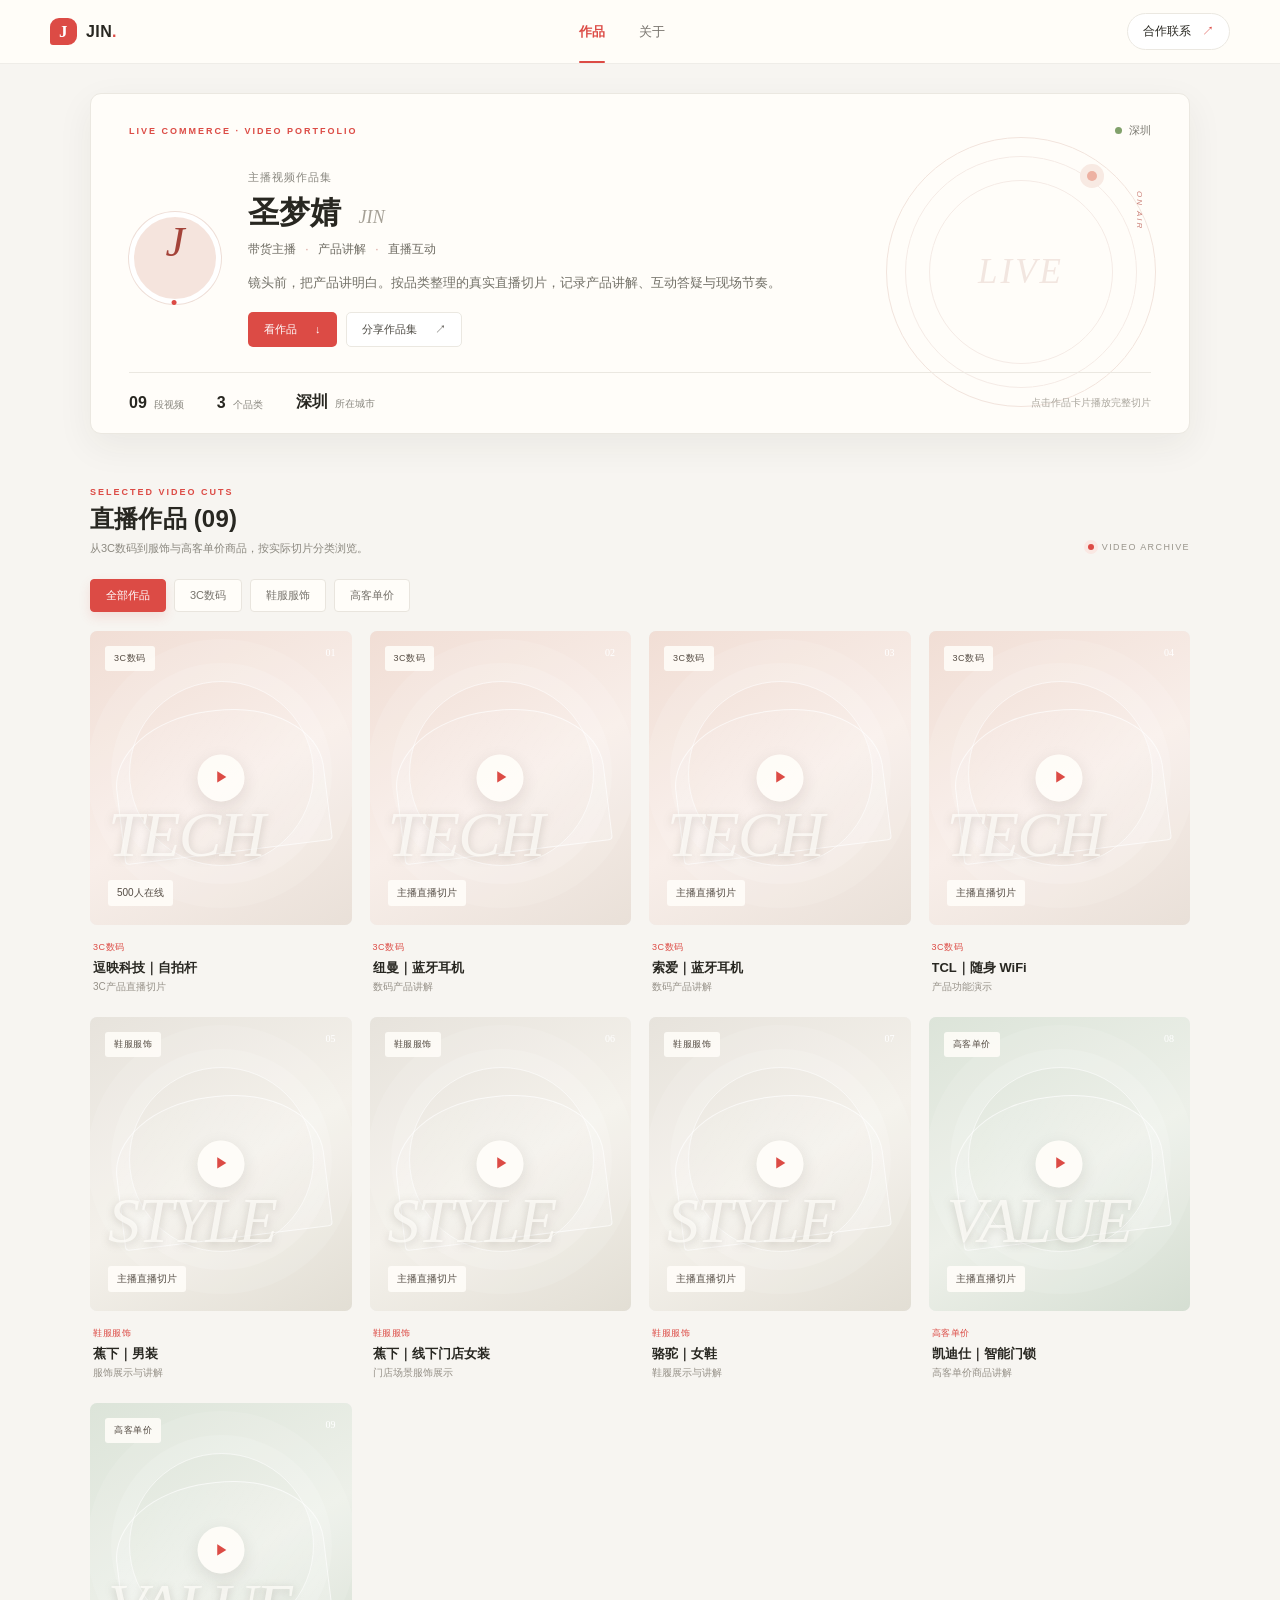
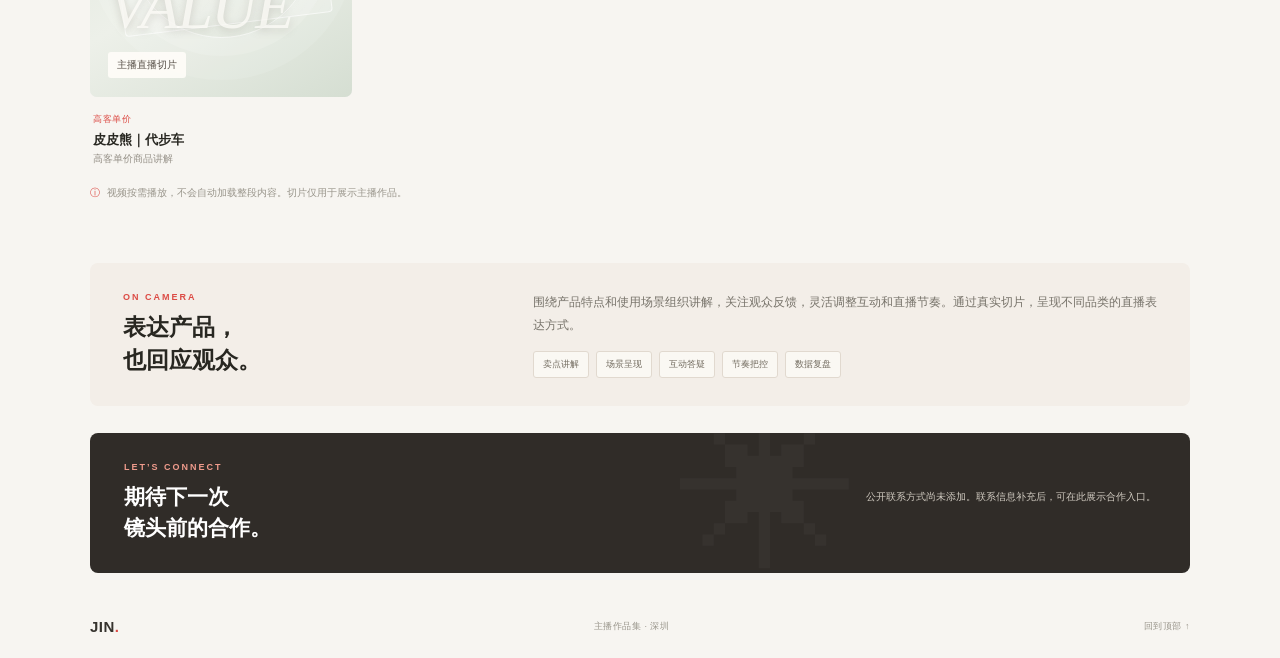
==== showcase.html @ 167bc9f2 "Add files via upload" ====
<!doctype html>
<html lang="zh-CN">
<head>
  <meta charset="UTF-8">
  <meta name="viewport" content="width=device-width,initial-scale=1">
  <meta name="theme-color" content="#fffdf9">
  <meta name="description" content="圣梦婧主播视频作品集，展示3C数码、鞋服服饰和高客单价商品直播切片。">
  <title>圣梦婧｜主播作品集</title>
  <link rel="stylesheet" href="./showcase.css">
</head>
<body>
  <header class="topbar" id="topbar">
    <div class="topbar-inner">
      <a class="logo" href="#" aria-label="JIN作品集首页"><span class="logo-mark">J</span><span>JIN<span class="logo-dot">.</span></span></a>
      <nav aria-label="主导航"><a class="nav-active" href="#works">作品</a><a href="#about">关于</a></nav>
      <a class="top-cta" href="#contact">合作联系 <span>↗</span></a>
    </div>
  </header>
  <main>
    <section class="profile-shell wrap" id="about">
      <div class="profile-card">
        <div class="profile-topline"><span class="eyebrow">LIVE COMMERCE · VIDEO PORTFOLIO</span><span class="location"><i></i>深圳</span></div>
        <div class="profile-main">
          <div class="avatar" aria-label="JIN文字头像">J<span>.</span></div>
          <div class="profile-copy">
            <p class="profile-kicker">主播视频作品集</p>
            <h1>圣梦婧 <span>JIN</span></h1>
            <p class="profile-role">带货主播 <b>·</b> 产品讲解 <b>·</b> 直播互动</p>
            <p class="profile-intro">镜头前，把产品讲明白。按品类整理的真实直播切片，记录产品讲解、互动答疑与现场节奏。</p>
            <div class="profile-actions"><a class="btn btn-red" href="#works">看作品 <span>↓</span></a><button class="btn btn-light" id="share-button" type="button">分享作品集 <span>↗</span></button></div>
          </div>
        </div>
        <div class="profile-stats" aria-label="作品集概况">
          <div><strong id="works-count">9</strong><span>段视频</span></div>
          <div><strong>3</strong><span>个品类</span></div>
          <div><strong>深圳</strong><span>所在城市</span></div>
          <div class="stats-note">点击作品卡片播放完整切片</div>
        </div>
        <div class="profile-decoration" aria-hidden="true"><span>LIVE</span><span>ON AIR</span><div class="deco-orbit"></div></div>
      </div>
    </section>

    <section class="works-section wrap" id="works">
      <div class="section-heading">
        <div><p class="eyebrow">SELECTED VIDEO CUTS</p><h2>直播作品 <span id="filtered-count"></span></h2><p class="section-sub">从3C数码到服饰与高客单价商品，按实际切片分类浏览。</p></div>
        <div class="view-label"><span class="live-dot"></span> VIDEO ARCHIVE</div>
      </div>
      <div class="filter-row" id="filters" role="group" aria-label="按商品品类筛选"></div>
      <div class="video-grid" id="video-grid"></div>
      <p class="privacy-note"><span>ⓘ</span> 视频按需播放，不会自动加载整段内容。切片仅用于展示主播作品。</p>
    </section>

    <section class="about-strip wrap">
      <div class="about-title"><p class="eyebrow">ON CAMERA</p><h2>表达产品，<br>也回应观众。</h2></div>
      <div class="about-detail"><p>围绕产品特点和使用场景组织讲解，关注观众反馈，灵活调整互动和直播节奏。通过真实切片，呈现不同品类的直播表达方式。</p><div class="skill-list"><span>卖点讲解</span><span>场景呈现</span><span>互动答疑</span><span>节奏把控</span><span>数据复盘</span></div></div>
    </section>

    <section class="contact-section wrap" id="contact">
      <div class="contact-card"><div><p class="eyebrow">LET’S CONNECT</p><h2>期待下一次<br>镜头前的合作。</h2></div><div class="contact-side"><p id="contact-note">公开联系方式尚未添加。联系信息补充后，可在此展示合作入口。</p><div id="contact-actions"></div></div><span class="contact-star" aria-hidden="true">✳</span></div>
    </section>
  </main>
  <footer class="wrap"><a class="footer-brand" href="#">JIN<span>.</span></a><span>主播作品集 · 深圳</span><a href="#topbar">回到顶部 ↑</a></footer>

  <dialog class="player-dialog" id="player-dialog" aria-labelledby="player-title">
    <div class="player-head"><div><p class="eyebrow">VIDEO CUT</p><h2 id="player-title">作品播放</h2></div><button class="close-button" id="close-player" type="button" aria-label="关闭">×</button></div>
    <div class="player-body" id="player-body"></div>
    <p class="player-caption" id="player-caption"></p>
    <p class="player-error" id="player-error" role="status">兼容提示：原始切片为 HEVC 编码，部分浏览器可能无法播放。公开分享前建议转为 H.264 MP4。</p>
  </dialog>

  <script src="./portfolio.config.js"></script>
  <script>
    (() => {
      const config = window.PORTFOLIO || {};
      const videos = Array.isArray(config.videos) ? config.videos : [];
      const grid = document.getElementById("video-grid");
      const filters = document.getElementById("filters");
      const dialog = document.getElementById("player-dialog");
      let activeUrl = "";
      const safeMediaPath = value => typeof value === "string" && value.startsWith("./") && !value.slice(2).includes("/") && !value.slice(2).includes("..") && value.toLowerCase().endsWith(".mp4") ? value : "";
      const make = (tag, cls, value) => {
        const node = document.createElement(tag);
        if (cls) node.className = cls;
        if (value !== undefined) node.textContent = value;
        return node;
      };
      const categories = ["全部作品", ...new Set(videos.map(item => item.category).filter(Boolean))];
      document.getElementById("works-count").textContent = String(videos.length).padStart(2, "0");

      function closePlayer() {
        const video = document.querySelector("#player-body video");
        if (video) { video.pause(); video.removeAttribute("src"); video.load(); }
        if (activeUrl.startsWith("blob:")) URL.revokeObjectURL(activeUrl);
        activeUrl = "";
        document.getElementById("player-body").replaceChildren();
      }

      function play(item) {
        closePlayer();
        document.getElementById("player-title").textContent = item.title;
        document.getElementById("player-caption").textContent = `${item.category} · ${item.subtitle || "主播直播切片"}`;
        const source = safeMediaPath(item.src);
        if (!source) return;
        const video = document.createElement("video");
        video.src = source;
        video.controls = true;
        video.playsInline = true;
        video.preload = "metadata";
        video.setAttribute("aria-label", item.title);
        const body = document.getElementById("player-body");
        body.replaceChildren(video);
        dialog.showModal();
        const attempt = video.play();
        if (attempt && typeof attempt.catch === "function") attempt.catch(() => {});
      }

      function render(selected = "全部作品") {
        const visible = videos.filter(item => selected === "全部作品" || item.category === selected);
        grid.replaceChildren();
        document.getElementById("filtered-count").textContent = `(${String(visible.length).padStart(2, "0")})`;
        visible.forEach((item, index) => {
          const article = make("article", `video-card tone-${item.category === "3C数码" ? "tech" : item.category === "鞋服服饰" ? "fashion" : "value"}`);
          const button = make("button", "video-cover");
          button.type = "button";
          button.setAttribute("aria-label", `播放：${item.title}`);
          const poster = make("span", "cover-art");
          poster.append(make("span", "cover-label", item.category), make("span", "cover-index", String(index + 1).padStart(2, "0")));
          poster.append(make("span", "cover-word", item.category === "3C数码" ? "TECH" : item.category === "鞋服服饰" ? "STYLE" : "VALUE"));
          poster.append(make("span", "cover-sub", item.cue || "主播直播切片"));
          button.append(poster, make("span", "play-button", "▶"), make("span", "watch-label", "播放切片 ↗"));
          button.addEventListener("click", () => play(item));
          const info = make("div", "card-info");
          const category = make("span", "card-category", item.category);
          const title = make("h3", "", item.title);
          const subtitle = make("p", "card-subtitle", item.subtitle || "主播直播切片");
          info.append(category, title, subtitle);
          article.append(button, info);
          grid.append(article);
        });
      }

      categories.forEach((category, index) => {
        const button = make("button", `filter-chip${index === 0 ? " active" : ""}`, category);
        button.type = "button";
        button.setAttribute("aria-pressed", index === 0 ? "true" : "false");
        button.addEventListener("click", () => {
          filters.querySelectorAll("button").forEach(item => {
            const isActive = item === button;
            item.classList.toggle("active", isActive);
            item.setAttribute("aria-pressed", isActive ? "true" : "false");
          });
          render(category);
        });
        filters.append(button);
      });

      document.getElementById("close-player").addEventListener("click", () => dialog.close());
      dialog.addEventListener("close", closePlayer);
      dialog.addEventListener("click", event => {
        if (event.target === dialog) {
          const rect = dialog.getBoundingClientRect();
          if (event.clientX < rect.left || event.clientX > rect.right || event.clientY < rect.top || event.clientY > rect.bottom) dialog.close();
        }
      });

      const share = document.getElementById("share-button");
      share.addEventListener("click", async () => {
        const data = { title: document.title, text: "圣梦婧主播视频作品集", url: location.href };
        try {
          if (navigator.share) await navigator.share(data);
          else if (navigator.clipboard) { await navigator.clipboard.writeText(location.href); share.textContent = "链接已复制 ✓"; setTimeout(() => share.innerHTML = "分享作品集 <span>↗</span>", 2200); }
          else share.textContent = "请复制浏览器地址分享";
        } catch {}
      });

      if (config.email && /^[^\s@]+@[^\s@]+\.[^\s@]+$/.test(config.email)) {
        const link = make("a", "contact-link", "发送邮件 ↗");
        link.href = `mailto:${encodeURIComponent(config.email)}`;
        document.getElementById("contact-actions").append(link);
        document.getElementById("contact-note").textContent = "欢迎联系主播岗位及直播合作。";
      }
      render();
    })();
  </script>
</body>
</html>
---- showcase.css ----
:root{
  --paper:#fffdf9;--canvas:#f7f5f1;--ink:#282721;--muted:#89877f;--line:#ebe8e1;
  --red:#dc4b45;--red-dark:#bd3936;--pink:#fff0ec;--green:#6c8061;--shadow:0 12px 36px #352b2110;
}
*{box-sizing:border-box}
html{scroll-behavior:smooth;scroll-padding-top:82px}
body{margin:0;background:var(--canvas);color:var(--ink);font-family:Inter,-apple-system,BlinkMacSystemFont,"PingFang SC","Microsoft YaHei",sans-serif}
a{color:inherit;text-decoration:none}
button{font:inherit;cursor:pointer}
button:focus-visible,a:focus-visible{outline:3px solid #e8a29a;outline-offset:3px}
.wrap{width:min(1100px,calc(100% - 48px));margin:0 auto}
.topbar{height:64px;position:sticky;top:0;z-index:5;background:#fffdf9ed;border-bottom:1px solid #efede8;backdrop-filter:blur(14px)}
.topbar-inner{width:min(1180px,calc(100% - 48px));height:100%;margin:auto;display:flex;align-items:center;justify-content:space-between}
.logo{display:flex;align-items:center;gap:9px;font-weight:800;letter-spacing:.4px;font-size:16px}
.logo-mark{width:27px;height:27px;background:var(--red);color:white;border-radius:9px 9px 9px 3px;display:grid;place-items:center;font-family:Georgia,serif;font-size:17px}
.logo-dot,.footer-brand span{color:var(--red)}
nav{display:flex;align-items:center;gap:34px;height:100%;font-size:13px;color:#77736c}
nav a{height:100%;display:flex;align-items:center;position:relative}
nav .nav-active{color:var(--red);font-weight:650}
nav .nav-active:after{content:"";position:absolute;bottom:0;left:0;right:0;height:2px;background:var(--red);border-radius:4px}
.top-cta{font-size:12px;border:1px solid var(--line);border-radius:30px;padding:9px 15px;background:white}.top-cta span{color:var(--red);margin-left:8px}
.profile-shell{padding-top:29px}
.profile-card{position:relative;overflow:hidden;border:1px solid var(--line);background:var(--paper);border-radius:11px;box-shadow:var(--shadow);padding:29px 38px 0}
.profile-topline{display:flex;justify-content:space-between;align-items:center;position:relative;z-index:1}
.eyebrow{margin:0;color:var(--red);font-size:9px;font-weight:750;letter-spacing:2px}
.location{display:flex;align-items:center;gap:7px;color:#79776f;font-size:11px}
.location i,.live-dot{width:7px;height:7px;border-radius:50%;background:#81a16b;display:inline-block}
.profile-main{display:flex;align-items:center;gap:27px;padding:32px 0 25px;position:relative;z-index:1}
.avatar{height:92px;width:92px;flex:0 0 92px;border-radius:50%;display:grid;place-items:center;background:#f5e4dd;border:5px solid white;box-shadow:0 0 0 1px #eeded7;color:#a44339;font-family:Georgia,serif;font-size:43px;font-style:italic}
.avatar span{color:var(--red)}
.profile-copy{max-width:620px}
.profile-kicker{margin:0 0 7px;font-size:11px;color:var(--muted);letter-spacing:1px}
.profile-copy h1{font-size:31px;letter-spacing:.2px;margin:0 0 7px;font-weight:700}
.profile-copy h1 span{font-family:Georgia,serif;font-size:18px;color:#a5a096;font-weight:400;font-style:italic;margin-left:8px}
.profile-role{margin:0;font-size:12px;color:#6f6c63}.profile-role b{color:#d9a09a;margin:0 6px;font-weight:400}
.profile-intro{max-width:580px;color:#737168;font-size:13px;line-height:1.9;margin:13px 0 16px}
.profile-actions{display:flex;gap:9px}
.btn{height:35px;border:1px solid transparent;border-radius:5px;padding:0 15px;display:inline-flex;align-items:center;gap:18px;font-size:11px}
.btn-red{background:var(--red);color:white}.btn-red:hover{background:var(--red-dark)}
.btn-light{background:white;border-color:var(--line);color:#4f4c45}.btn-light:hover{border-color:#d5aaa5}
.profile-stats{height:61px;position:relative;z-index:1;border-top:1px solid var(--line);display:flex;align-items:center;gap:33px}
.profile-stats>div:not(.stats-note){display:flex;align-items:baseline;gap:7px}
.profile-stats strong{font-size:16px;font-weight:700}.profile-stats span{font-size:10px;color:var(--muted)}
.stats-note{margin-left:auto;font-size:10px;color:#aaa69d}
.profile-decoration{position:absolute;width:270px;height:270px;border:1px solid #f2e4dd;border-radius:50%;right:33px;top:43px;display:grid;place-items:center;color:#f2e6e0;font-size:35px;font-family:Georgia,serif;font-style:italic;letter-spacing:3px}
.profile-decoration:before,.profile-decoration:after{content:"";position:absolute;border:1px solid #f5ebe6;border-radius:50%}
.profile-decoration:before{inset:18px}.profile-decoration:after{inset:42px}
.profile-decoration span:last-of-type{position:absolute;right:11px;top:53px;font-family:Inter,sans-serif;font-size:8px;letter-spacing:2px;writing-mode:vertical-rl;color:#cb8179}
.deco-orbit{position:absolute;top:33px;right:58px;width:10px;height:10px;border-radius:50%;background:#edb1a2;box-shadow:0 0 0 7px #f8eae3}
.works-section{padding-top:53px}
.section-heading{display:flex;justify-content:space-between;align-items:end;gap:20px}
.section-heading h2{font-size:24px;letter-spacing:.2px;margin:6px 0}
.section-sub{font-size:11px;color:#8c8980;margin:0}
.view-label{font-size:9px;letter-spacing:1.4px;color:#99958c;display:flex;align-items:center;gap:8px;margin-bottom:4px}
.live-dot{width:6px;height:6px;background:var(--red);box-shadow:0 0 0 4px #fae8e3}
.filter-row{display:flex;gap:8px;margin:23px 0 19px;flex-wrap:wrap}
.filter-chip{border:1px solid #e9e5de;background:var(--paper);color:#77736c;border-radius:4px;padding:8px 15px;font-size:11px;transition:.18s}
.filter-chip:hover{border-color:#e9aaa0;color:var(--red)}
.filter-chip.active{background:var(--red);border-color:var(--red);color:white;box-shadow:0 5px 12px #dc4b4524}
.video-grid{display:grid;grid-template-columns:repeat(3,minmax(0,1fr));gap:23px 18px}
.video-card{min-width:0}
.video-cover{width:100%;aspect-ratio:4/4.5;position:relative;padding:0;overflow:hidden;border:0;border-radius:7px;background:#eee;display:block;text-align:left}
.cover-art{position:absolute;inset:0;display:block;overflow:hidden;transition:transform .35s ease}
.tone-tech .cover-art{background:linear-gradient(150deg,#f1ded5,#f8eee9 53%,#e9e0d8)}
.tone-fashion .cover-art{background:linear-gradient(150deg,#e7e3dc,#f4f1eb 52%,#e2ded4)}
.tone-value .cover-art{background:linear-gradient(150deg,#dce4d9,#edf0e9 54%,#d5ded2)}
.cover-art:before{content:"";position:absolute;width:70%;aspect-ratio:1;border:1px solid #ffffffa8;border-radius:50%;top:17%;left:15%;box-shadow:0 0 0 18px #ffffff22,0 0 0 42px #ffffff1a}
.cover-art:after{content:"";position:absolute;left:10%;right:10%;top:27%;height:48%;border:1px solid #ffffffa3;border-radius:48% 48% 4px 4px;transform:rotate(-7deg);background:linear-gradient(130deg,#ffffff14,#ffffff35)}
.cover-label,.cover-index,.cover-word,.cover-sub{position:absolute;z-index:1}
.cover-label{top:15px;left:15px;color:#544b42;background:#fffdf9df;border-radius:3px;padding:6px 9px;font-size:9px;letter-spacing:.5px}
.cover-index{top:16px;right:16px;font-size:10px;color:#fff;font-family:Georgia,serif}
.cover-word{left:18px;bottom:53px;font-family:Georgia,"Times New Roman",serif;font-size:clamp(34px,5vw,64px);font-style:italic;letter-spacing:-2px;color:#fffdf9b8;text-shadow:0 2px 9px #756b6044}
.cover-sub{bottom:19px;left:18px;font-size:10px;color:#554d45;background:#fffdf9e8;padding:6px 9px;border-radius:3px}
.play-button{position:absolute;z-index:2;left:50%;top:50%;transform:translate(-50%,-50%);height:47px;width:47px;display:grid;place-items:center;border-radius:50%;padding-left:3px;color:var(--red);background:#fffdf9ed;box-shadow:0 6px 18px #2f241d1c;font-size:14px;transition:transform .2s}
.watch-label{position:absolute;z-index:2;right:13px;bottom:17px;background:#2e2c29a8;color:white;border-radius:20px;padding:7px 10px;font-size:9px;opacity:0;transition:opacity .2s}
.video-cover:hover .cover-art{transform:scale(1.035)}.video-cover:hover .watch-label{opacity:1}.video-cover:hover .play-button{transform:translate(-50%,-50%) scale(1.08)}
.card-info{padding:11px 3px 0}
.card-category{font-size:9px;color:var(--red);letter-spacing:.5px}
.card-info h3{font-size:13px;margin:5px 0 3px;font-weight:650;white-space:nowrap;overflow:hidden;text-overflow:ellipsis}
.card-subtitle{font-size:10px;color:#969188;margin:0}
.privacy-note{font-size:10px;color:#99958b;margin:20px 0 0;display:flex;align-items:center;gap:7px}.privacy-note span{color:var(--red)}
.about-strip{margin-top:63px;padding:28px 33px;border-radius:8px;background:#f3eee8;display:grid;grid-template-columns:.75fr 1.25fr;gap:35px;align-items:center}
.about-title h2{font-size:23px;line-height:1.45;margin:9px 0 0}
.about-detail p{font-size:12px;line-height:1.9;color:#77736a;margin:0 0 14px}
.skill-list{display:flex;gap:7px;flex-wrap:wrap}
.skill-list span{font-size:9px;padding:6px 9px;border:1px solid #e1d9cf;border-radius:3px;color:#736c60;background:#faf8f3}
.contact-section{padding-top:27px;padding-bottom:45px}
.contact-card{position:relative;overflow:hidden;background:#302c28;color:white;padding:29px 34px;border-radius:8px;display:flex;justify-content:space-between;align-items:center;gap:25px}
.contact-card .eyebrow{color:#ef9b8c}.contact-card h2{font-size:21px;line-height:1.5;margin:9px 0 0}
.contact-side{max-width:290px;position:relative;z-index:1}
.contact-side p{font-size:10px;line-height:1.8;color:#d1cbc1;margin:0 0 12px}
.contact-link{display:inline-block;color:#fff;background:var(--red);padding:9px 14px;border-radius:4px;font-size:10px}
.contact-star{position:absolute;right:30%;top:-42px;font-size:180px;color:#ffffff08}
footer{padding:0 0 23px;display:flex;align-items:center;justify-content:space-between;color:#99958b;font-size:9px;letter-spacing:.5px}
.footer-brand{font-size:15px;font-weight:800;color:#36332e}
.player-dialog{width:min(700px,94vw);max-height:92dvh;border:1px solid #eae5dc;border-radius:9px;padding:0;background:#fffdf9;color:var(--ink);box-shadow:0 24px 90px #15120e55}
.player-dialog::backdrop{background:#211c17b8;backdrop-filter:blur(4px)}
.player-head{padding:17px 20px 13px;display:flex;align-items:center;justify-content:space-between;border-bottom:1px solid var(--line)}
.player-head h2{font-size:14px;margin:4px 0 0}
.close-button{border:1px solid var(--line);background:white;border-radius:50%;width:32px;height:32px;font-size:20px;color:#6f6a61}
.player-body{padding:14px 18px 0;text-align:center}
.player-body video{display:block;max-width:100%;width:auto;height:min(66dvh,680px);margin:0 auto;background:#191714;border-radius:4px}
.player-caption{font-size:10px;color:#807b72;padding:0 20px 16px;margin:9px 0 0}
.player-error{margin:0 18px 17px;padding:10px 12px;border-radius:4px;background:#fff1ed;color:#a33d36;font-size:10px;line-height:1.7}
@media(min-width:1200px){.video-grid{grid-template-columns:repeat(4,minmax(0,1fr))}}
@media(max-width:720px){
  .wrap{width:calc(100% - 32px)}.topbar-inner{width:calc(100% - 32px)}
  .profile-card{padding:21px 20px 0}.profile-decoration{right:-75px;top:72px;opacity:.55}
  .profile-main{gap:17px;padding:24px 0 21px}.avatar{width:70px;height:70px;flex-basis:70px;font-size:33px}
  .profile-copy h1{font-size:24px}.profile-intro{font-size:11px;max-width:440px}.profile-role{font-size:10px}
  .profile-stats{gap:17px}.stats-note{font-size:9px;max-width:100px;text-align:right}
  .video-grid{grid-template-columns:repeat(2,minmax(0,1fr));gap:19px 13px}
  .video-cover{aspect-ratio:4/4.9}.cover-label{top:10px;left:9px;font-size:8px;padding:5px 7px}
  .cover-index{top:10px;right:10px}.cover-word{font-size:clamp(32px,9vw,52px);left:12px;bottom:46px}
  .cover-sub{left:10px;bottom:12px;font-size:8px}.play-button{height:40px;width:40px}
  .section-heading h2{font-size:21px}.section-sub{max-width:280px;line-height:1.7}
  .about-strip{grid-template-columns:1fr;gap:14px;padding:22px;margin-top:48px}
}
@media(max-width:430px){
  nav{gap:20px;font-size:11px}.top-cta{font-size:10px;padding:8px 11px}
  .profile-main{align-items:flex-start}.profile-topline .eyebrow{font-size:8px;letter-spacing:1.3px}
  .profile-stats{gap:11px}.profile-stats strong{font-size:14px}.profile-stats span{font-size:9px}
  .stats-note{max-width:78px;font-size:8px}.section-heading{align-items:start}.view-label{font-size:0}
  .video-grid{gap:16px 10px}.card-info h3{font-size:12px}.contact-card{padding:22px;align-items:flex-start;flex-direction:column;gap:16px}.contact-side{max-width:none}
  .player-body video{height:auto;max-height:68dvh;width:100%}
}
@media(prefers-reduced-motion:reduce){html{scroll-behavior:auto}*,*:before,*:after{transition:none!important}}
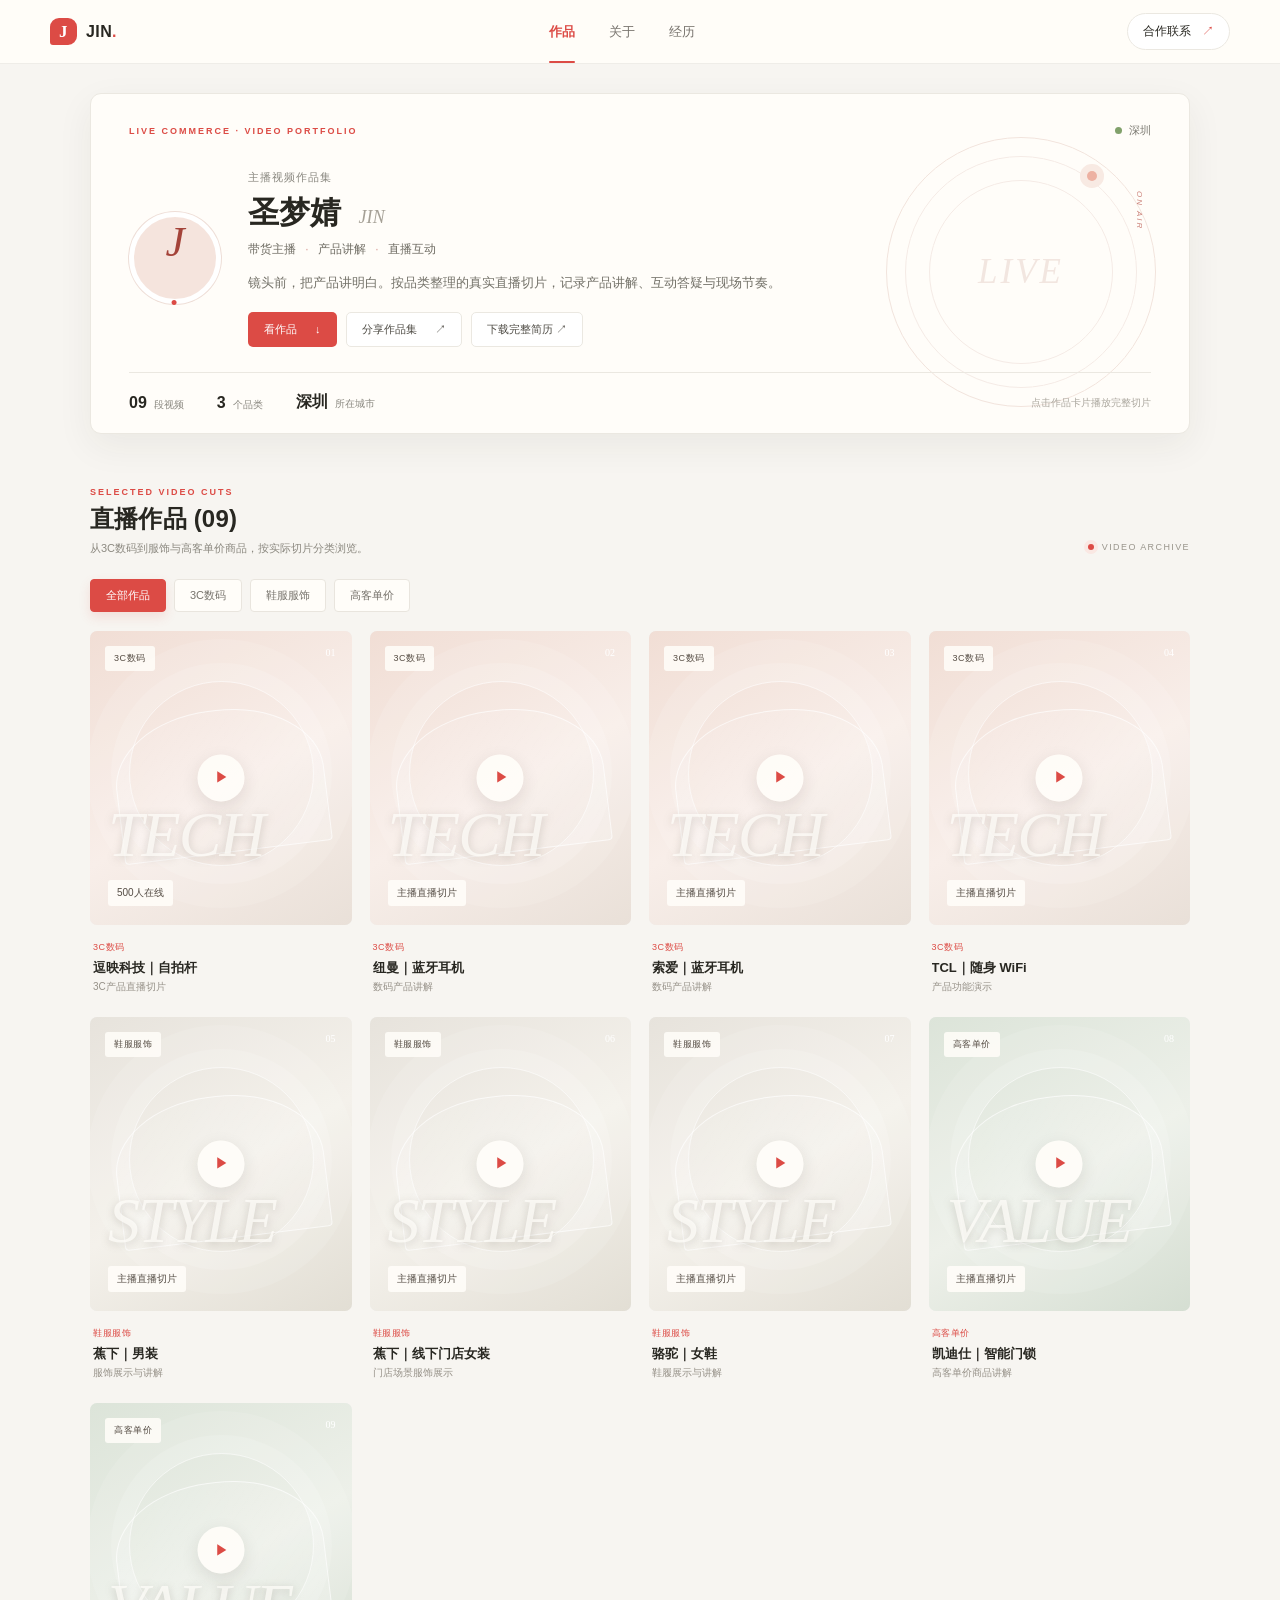
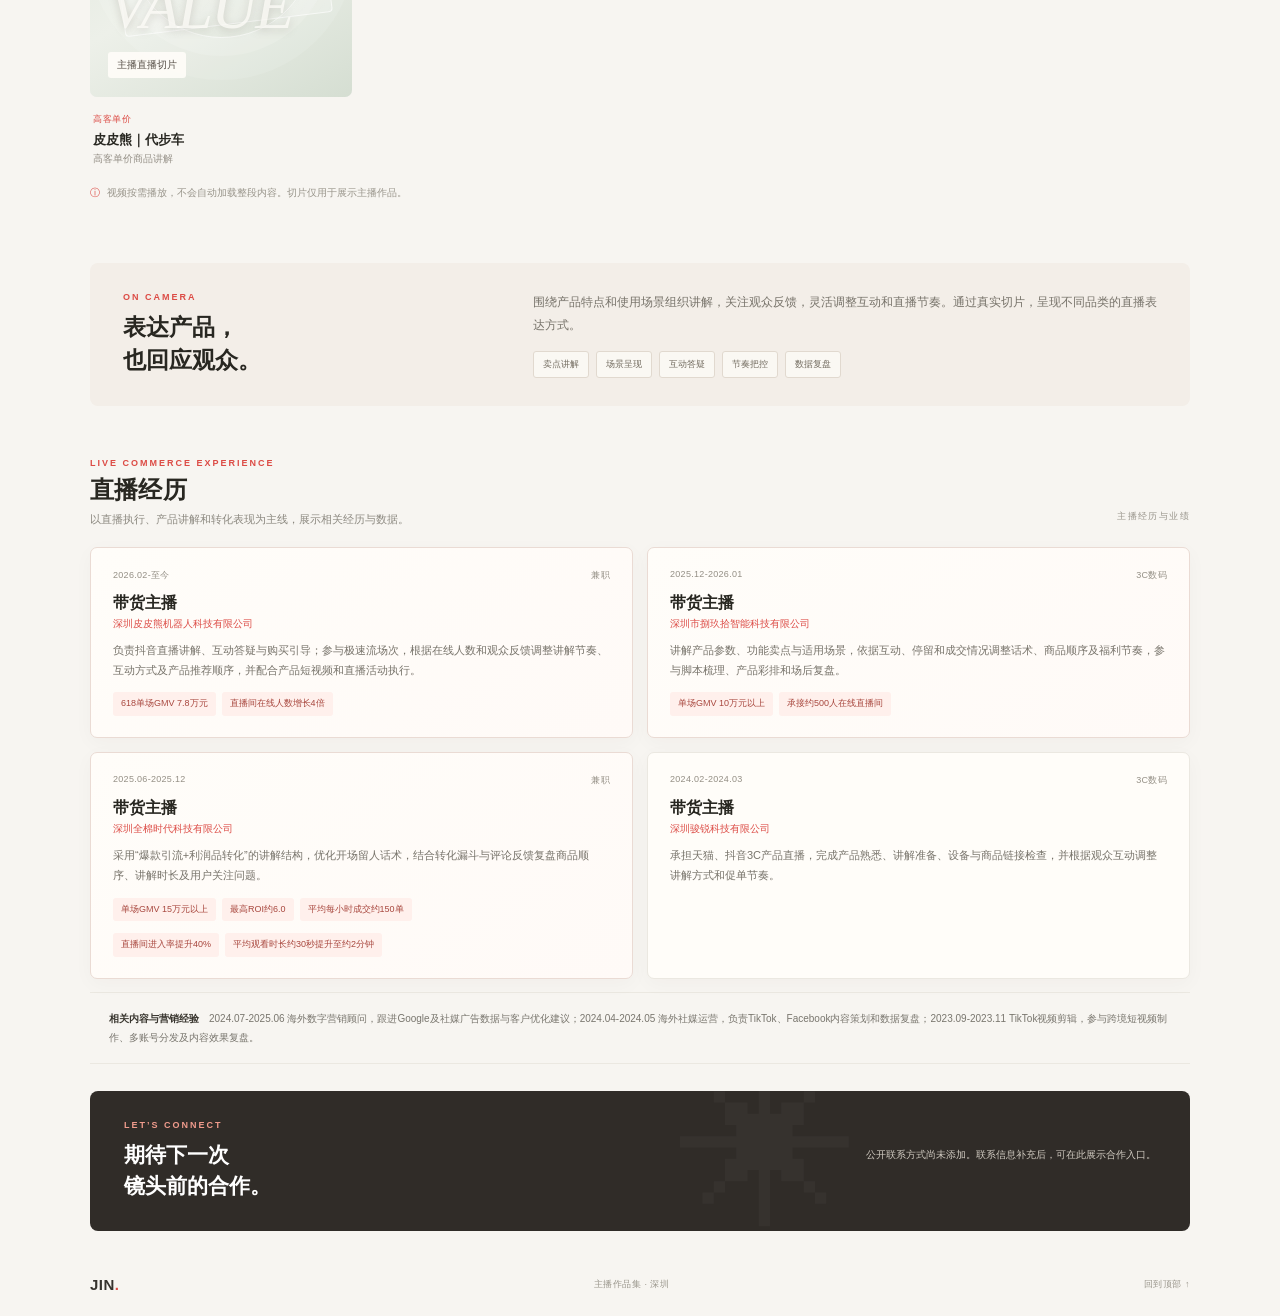
==== commit 98d1e844: "更新主播经历展示并上传完整简历 新增直播经历与业绩模块，更新作品集页面样式和简历下载入口。" ====
--- a/showcase.html
+++ b/showcase.html
@@ -4,15 +4,15 @@
   <meta charset="UTF-8">
   <meta name="viewport" content="width=device-width,initial-scale=1">
   <meta name="theme-color" content="#fffdf9">
-  <meta name="description" content="圣梦婧主播视频作品集，展示3C数码、鞋服服饰和高客单价商品直播切片。">
-  <title>圣梦婧｜主播作品集</title>
+  <meta name="description" content="圣梦婧主播作品集与直播经历，展示3C数码、服饰和高客单价品类直播切片、主播经验与代表性业绩。">
+  <title>圣梦婧｜带货主播作品集与直播经历</title>
   <link rel="stylesheet" href="./showcase.css">
 </head>
 <body>
   <header class="topbar" id="topbar">
     <div class="topbar-inner">
       <a class="logo" href="#" aria-label="JIN作品集首页"><span class="logo-mark">J</span><span>JIN<span class="logo-dot">.</span></span></a>
-      <nav aria-label="主导航"><a class="nav-active" href="#works">作品</a><a href="#about">关于</a></nav>
+      <nav aria-label="主导航"><a class="nav-active" href="#works">作品</a><a href="#about">关于</a><a href="#experience">经历</a></nav>
       <a class="top-cta" href="#contact">合作联系 <span>↗</span></a>
     </div>
   </header>
@@ -27,7 +27,7 @@
             <h1>圣梦婧 <span>JIN</span></h1>
             <p class="profile-role">带货主播 <b>·</b> 产品讲解 <b>·</b> 直播互动</p>
             <p class="profile-intro">镜头前，把产品讲明白。按品类整理的真实直播切片，记录产品讲解、互动答疑与现场节奏。</p>
-            <div class="profile-actions"><a class="btn btn-red" href="#works">看作品 <span>↓</span></a><button class="btn btn-light" id="share-button" type="button">分享作品集 <span>↗</span></button></div>
+            <div class="profile-actions" id="profile-actions"><a class="btn btn-red" href="#works">看作品 <span>↓</span></a><button class="btn btn-light" id="share-button" type="button">分享作品集 <span>↗</span></button></div>
           </div>
         </div>
         <div class="profile-stats" aria-label="作品集概况">
@@ -53,6 +53,46 @@
     <section class="about-strip wrap">
       <div class="about-title"><p class="eyebrow">ON CAMERA</p><h2>表达产品，<br>也回应观众。</h2></div>
       <div class="about-detail"><p>围绕产品特点和使用场景组织讲解，关注观众反馈，灵活调整互动和直播节奏。通过真实切片，呈现不同品类的直播表达方式。</p><div class="skill-list"><span>卖点讲解</span><span>场景呈现</span><span>互动答疑</span><span>节奏把控</span><span>数据复盘</span></div></div>
+    </section>
+
+    <section class="experience-section wrap" id="experience">
+      <div class="section-heading">
+        <div><p class="eyebrow">LIVE COMMERCE EXPERIENCE</p><h2>直播经历</h2><p class="section-sub">以直播执行、产品讲解和转化表现为主线，展示相关经历与数据。</p></div>
+        <div class="view-label">主播经历与业绩</div>
+      </div>
+      <div class="experience-grid">
+        <article class="experience-card experience-featured">
+          <div class="experience-meta"><span>2026.02-至今</span><span>兼职</span></div>
+          <h3>带货主播</h3>
+          <p class="experience-company">深圳皮皮熊机器人科技有限公司</p>
+          <p>负责抖音直播讲解、互动答疑与购买引导；参与极速流场次，根据在线人数和观众反馈调整讲解节奏、互动方式及产品推荐顺序，并配合产品短视频和直播活动执行。</p>
+          <div class="result-tags"><span>618单场GMV 7.8万元</span><span>直播间在线人数增长4倍</span></div>
+        </article>
+        <article class="experience-card experience-featured">
+          <div class="experience-meta"><span>2025.12-2026.01</span><span>3C数码</span></div>
+          <h3>带货主播</h3>
+          <p class="experience-company">深圳市捌玖拾智能科技有限公司</p>
+          <p>讲解产品参数、功能卖点与适用场景，依据互动、停留和成交情况调整话术、商品顺序及福利节奏，参与脚本梳理、产品彩排和场后复盘。</p>
+          <div class="result-tags"><span>单场GMV 10万元以上</span><span>承接约500人在线直播间</span></div>
+        </article>
+        <article class="experience-card experience-featured">
+          <div class="experience-meta"><span>2025.06-2025.12</span><span>兼职</span></div>
+          <h3>带货主播</h3>
+          <p class="experience-company">深圳全棉时代科技有限公司</p>
+          <p>采用“爆款引流+利润品转化”的讲解结构，优化开场留人话术，结合转化漏斗与评论反馈复盘商品顺序、讲解时长及用户关注问题。</p>
+          <div class="result-tags"><span>单场GMV 15万元以上</span><span>最高ROI约6.0</span><span>平均每小时成交约150单</span></div>
+          <div class="result-tags"><span>直播间进入率提升40%</span><span>平均观看时长约30秒提升至约2分钟</span></div>
+        </article>
+        <article class="experience-card">
+          <div class="experience-meta"><span>2024.02-2024.03</span><span>3C数码</span></div>
+          <h3>带货主播</h3>
+          <p class="experience-company">深圳骏锐科技有限公司</p>
+          <p>承担天猫、抖音3C产品直播，完成产品熟悉、讲解准备、设备与商品链接检查，并根据观众互动调整讲解方式和促单节奏。</p>
+        </article>
+      </div>
+      <div class="related-experience">
+        <p><strong>相关内容与营销经验</strong>　2024.07-2025.06 海外数字营销顾问，跟进Google及社媒广告数据与客户优化建议；2024.04-2024.05 海外社媒运营，负责TikTok、Facebook内容策划和数据复盘；2023.09-2023.11 TikTok视频剪辑，参与跨境短视频制作、多账号分发及内容效果复盘。</p>
+      </div>
     </section>
 
     <section class="contact-section wrap" id="contact">
@@ -173,6 +213,14 @@
         } catch {}
       });
 
+      if (typeof config.resumeUrl === "string" && config.resumeUrl.startsWith("./resume-") && config.resumeUrl.toLowerCase().endsWith(".docx") && !config.resumeUrl.includes("..")) {
+        const resumeLink = make("a", "btn btn-light", "下载完整简历 ↗");
+        resumeLink.href = config.resumeUrl;
+        resumeLink.setAttribute("download", "");
+        resumeLink.setAttribute("aria-label", "下载完整简历");
+        document.getElementById("profile-actions").append(resumeLink);
+      }
+
       if (config.email && /^[^\s@]+@[^\s@]+\.[^\s@]+$/.test(config.email)) {
         const link = make("a", "contact-link", "发送邮件 ↗");
         link.href = `mailto:${encodeURIComponent(config.email)}`;
--- a/showcase.css
+++ b/showcase.css
@@ -84,6 +84,19 @@
 .about-detail p{font-size:12px;line-height:1.9;color:#77736a;margin:0 0 14px}
 .skill-list{display:flex;gap:7px;flex-wrap:wrap}
 .skill-list span{font-size:9px;padding:6px 9px;border:1px solid #e1d9cf;border-radius:3px;color:#736c60;background:#faf8f3}
+.experience-section{padding-top:52px}
+.experience-grid{display:grid;grid-template-columns:repeat(2,minmax(0,1fr));gap:14px;margin-top:20px}
+.experience-card{min-width:0;padding:21px 22px;border:1px solid var(--line);border-radius:7px;background:var(--paper);box-shadow:0 5px 20px #352b2108}
+.experience-meta{display:flex;justify-content:space-between;gap:12px;color:#948f85;font-size:9px;letter-spacing:.3px}
+.experience-card h3{font-size:16px;margin:11px 0 3px}
+.experience-company{font-size:10px;color:var(--red);margin:0 0 10px}
+.experience-card>p:not(.experience-company){font-size:11px;line-height:1.8;color:#77736a;margin:0}
+.result-tags{display:flex;gap:6px;flex-wrap:wrap;margin-top:12px}
+.result-tags span{font-size:9px;line-height:1.5;padding:5px 8px;border-radius:3px;background:#fff0ec;color:#a8473e}
+.experience-featured{border-color:#eadbd4;background:linear-gradient(145deg,#fffdf9,#fffaf7)}
+.related-experience{margin-top:13px;padding:16px 19px;border-top:1px solid var(--line);border-bottom:1px solid var(--line)}
+.related-experience p{font-size:10px;line-height:1.9;color:#79766e;margin:0}
+.related-experience strong{color:#39362f}
 .contact-section{padding-top:27px;padding-bottom:45px}
 .contact-card{position:relative;overflow:hidden;background:#302c28;color:white;padding:29px 34px;border-radius:8px;display:flex;justify-content:space-between;align-items:center;gap:25px}
 .contact-card .eyebrow{color:#ef9b8c}.contact-card h2{font-size:21px;line-height:1.5;margin:9px 0 0}
@@ -115,6 +128,8 @@
   .cover-sub{left:10px;bottom:12px;font-size:8px}.play-button{height:40px;width:40px}
   .section-heading h2{font-size:21px}.section-sub{max-width:280px;line-height:1.7}
   .about-strip{grid-template-columns:1fr;gap:14px;padding:22px;margin-top:48px}
+  .experience-section{padding-top:43px}.experience-grid{grid-template-columns:1fr;gap:10px}
+  .experience-card{padding:18px}.related-experience{padding:14px 12px}
 }
 @media(max-width:430px){
   nav{gap:20px;font-size:11px}.top-cta{font-size:10px;padding:8px 11px}
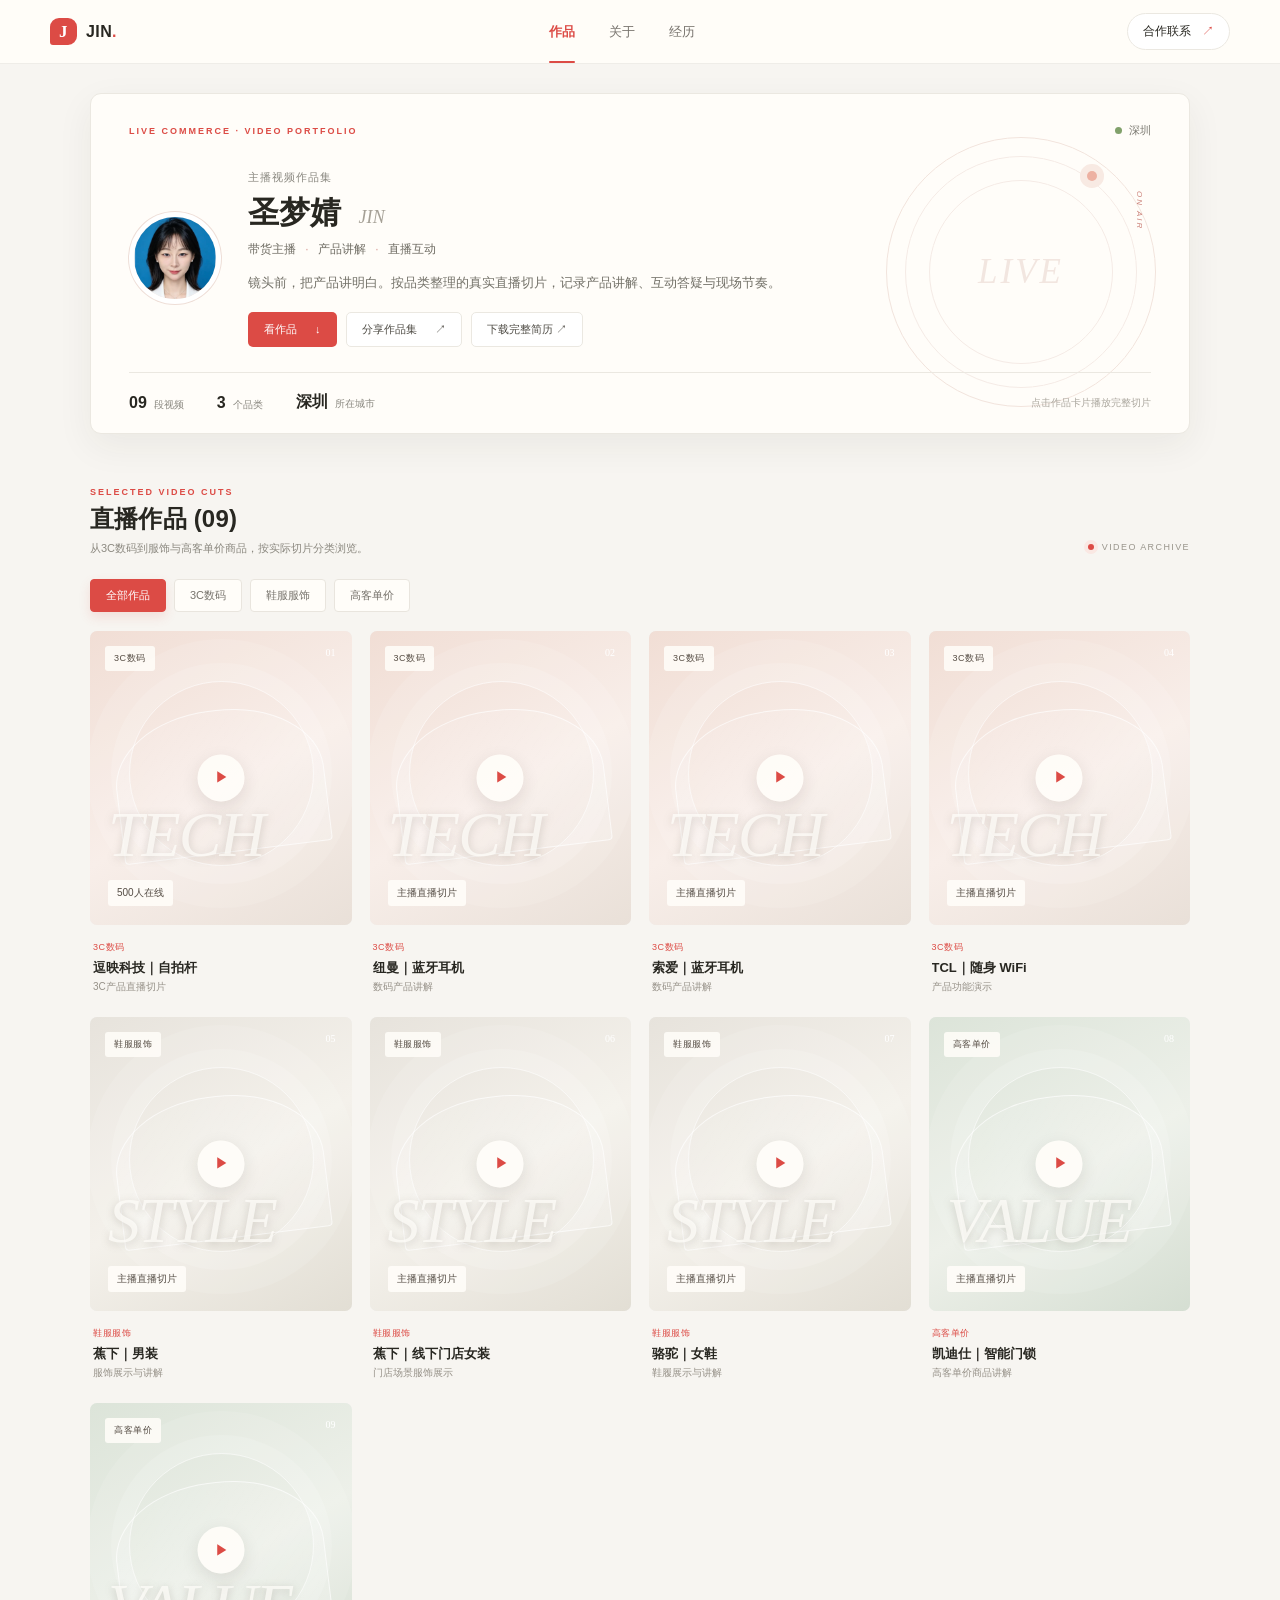
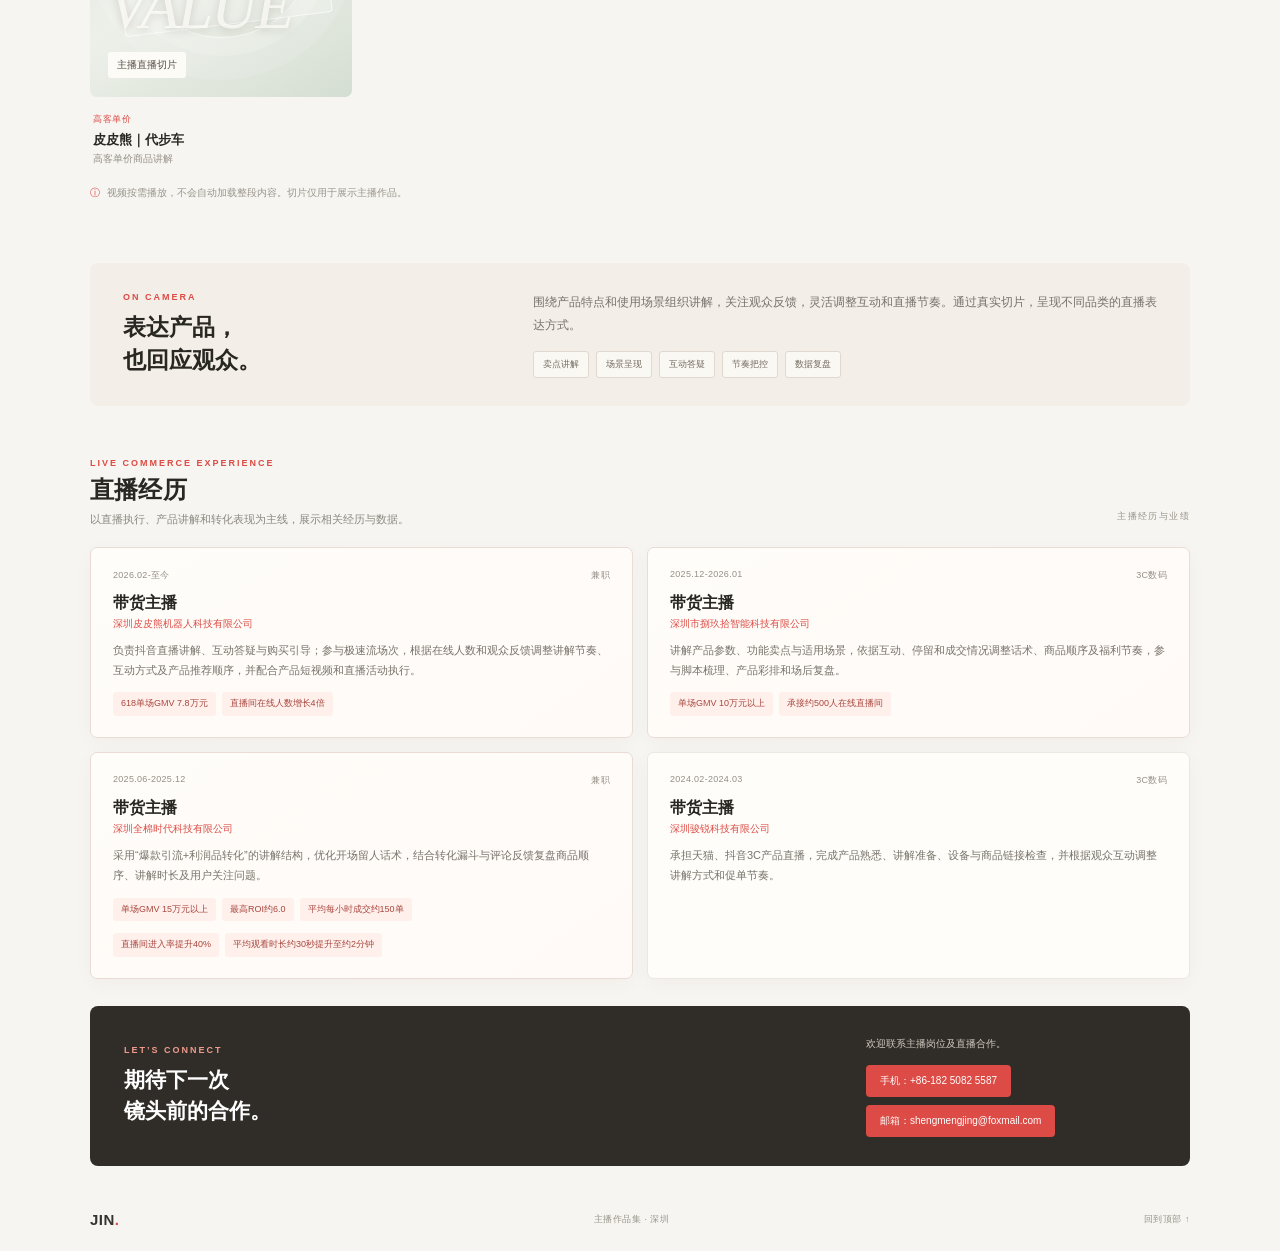
==== commit c30b1b92: "更新主播作品集与联系方式" ====
--- a/showcase.html
+++ b/showcase.html
@@ -6,7 +6,7 @@
   <meta name="theme-color" content="#fffdf9">
   <meta name="description" content="圣梦婧主播作品集与直播经历，展示3C数码、服饰和高客单价品类直播切片、主播经验与代表性业绩。">
   <title>圣梦婧｜带货主播作品集与直播经历</title>
-  <link rel="stylesheet" href="./showcase.css">
+  <link rel="stylesheet" href="./showcase.css?v=resume-2026-11-13-contact-final">
 </head>
 <body>
   <header class="topbar" id="topbar">
@@ -17,11 +17,11 @@
     </div>
   </header>
   <main>
-    <section class="profile-shell wrap" id="about">
+    <section class="profile-shell wrap" id="profile">
       <div class="profile-card">
         <div class="profile-topline"><span class="eyebrow">LIVE COMMERCE · VIDEO PORTFOLIO</span><span class="location"><i></i>深圳</span></div>
         <div class="profile-main">
-          <div class="avatar" aria-label="JIN文字头像">J<span>.</span></div>
+          <div class="avatar"><img src="./portrait.png" alt="圣梦婧证件照"></div>
           <div class="profile-copy">
             <p class="profile-kicker">主播视频作品集</p>
             <h1>圣梦婧 <span>JIN</span></h1>
@@ -50,7 +50,7 @@
       <p class="privacy-note"><span>ⓘ</span> 视频按需播放，不会自动加载整段内容。切片仅用于展示主播作品。</p>
     </section>
 
-    <section class="about-strip wrap">
+    <section class="about-strip wrap" id="about">
       <div class="about-title"><p class="eyebrow">ON CAMERA</p><h2>表达产品，<br>也回应观众。</h2></div>
       <div class="about-detail"><p>围绕产品特点和使用场景组织讲解，关注观众反馈，灵活调整互动和直播节奏。通过真实切片，呈现不同品类的直播表达方式。</p><div class="skill-list"><span>卖点讲解</span><span>场景呈现</span><span>互动答疑</span><span>节奏把控</span><span>数据复盘</span></div></div>
     </section>
@@ -90,13 +90,10 @@
           <p>承担天猫、抖音3C产品直播，完成产品熟悉、讲解准备、设备与商品链接检查，并根据观众互动调整讲解方式和促单节奏。</p>
         </article>
       </div>
-      <div class="related-experience">
-        <p><strong>相关内容与营销经验</strong>　2024.07-2025.06 海外数字营销顾问，跟进Google及社媒广告数据与客户优化建议；2024.04-2024.05 海外社媒运营，负责TikTok、Facebook内容策划和数据复盘；2023.09-2023.11 TikTok视频剪辑，参与跨境短视频制作、多账号分发及内容效果复盘。</p>
-      </div>
     </section>
 
     <section class="contact-section wrap" id="contact">
-      <div class="contact-card"><div><p class="eyebrow">LET’S CONNECT</p><h2>期待下一次<br>镜头前的合作。</h2></div><div class="contact-side"><p id="contact-note">公开联系方式尚未添加。联系信息补充后，可在此展示合作入口。</p><div id="contact-actions"></div></div><span class="contact-star" aria-hidden="true">✳</span></div>
+      <div class="contact-card"><div><p class="eyebrow">LET’S CONNECT</p><h2>期待下一次<br>镜头前的合作。</h2></div><div class="contact-side"><p id="contact-note">欢迎联系主播岗位及直播合作。</p><div id="contact-actions"></div></div></div>
     </section>
   </main>
   <footer class="wrap"><a class="footer-brand" href="#">JIN<span>.</span></a><span>主播作品集 · 深圳</span><a href="#topbar">回到顶部 ↑</a></footer>
@@ -108,7 +105,7 @@
     <p class="player-error" id="player-error" role="status">兼容提示：原始切片为 HEVC 编码，部分浏览器可能无法播放。公开分享前建议转为 H.264 MP4。</p>
   </dialog>
 
-  <script src="./portfolio.config.js"></script>
+  <script src="./portfolio.config.js?v=resume-2026-11-13-contact-final"></script>
   <script>
     (() => {
       const config = window.PORTFOLIO || {};
@@ -221,11 +218,19 @@
         document.getElementById("profile-actions").append(resumeLink);
       }
 
+      const contactActions = document.getElementById("contact-actions");
+      if (config.phone && /^[+\d\s()-]{8,24}$/.test(config.phone)) {
+        const phoneLink = make("a", "contact-link", `手机：${config.phone}`);
+        phoneLink.href = `tel:${config.phone.replace(/[^\d+]/g, "")}`;
+        contactActions.append(phoneLink);
+      }
       if (config.email && /^[^\s@]+@[^\s@]+\.[^\s@]+$/.test(config.email)) {
-        const link = make("a", "contact-link", "发送邮件 ↗");
-        link.href = `mailto:${encodeURIComponent(config.email)}`;
-        document.getElementById("contact-actions").append(link);
-        document.getElementById("contact-note").textContent = "欢迎联系主播岗位及直播合作。";
+        const emailLink = make("a", "contact-link", `邮箱：${config.email}`);
+        emailLink.href = `mailto:${encodeURIComponent(config.email)}`;
+        contactActions.append(emailLink);
+      }
+      if (!contactActions.childElementCount) {
+        document.getElementById("contact-note").textContent = "合作联系入口暂未配置。";
       }
       render();
     })();
--- a/showcase.css
+++ b/showcase.css
@@ -26,8 +26,8 @@
 .location{display:flex;align-items:center;gap:7px;color:#79776f;font-size:11px}
 .location i,.live-dot{width:7px;height:7px;border-radius:50%;background:#81a16b;display:inline-block}
 .profile-main{display:flex;align-items:center;gap:27px;padding:32px 0 25px;position:relative;z-index:1}
-.avatar{height:92px;width:92px;flex:0 0 92px;border-radius:50%;display:grid;place-items:center;background:#f5e4dd;border:5px solid white;box-shadow:0 0 0 1px #eeded7;color:#a44339;font-family:Georgia,serif;font-size:43px;font-style:italic}
-.avatar span{color:var(--red)}
+.avatar{height:92px;width:92px;flex:0 0 92px;border-radius:50%;overflow:hidden;background:#f5e4dd;border:5px solid white;box-shadow:0 0 0 1px #eeded7}
+.avatar img{display:block;width:100%;height:100%;object-fit:cover;object-position:center 28%}
 .profile-copy{max-width:620px}
 .profile-kicker{margin:0 0 7px;font-size:11px;color:var(--muted);letter-spacing:1px}
 .profile-copy h1{font-size:31px;letter-spacing:.2px;margin:0 0 7px;font-weight:700}
@@ -94,16 +94,13 @@
 .result-tags{display:flex;gap:6px;flex-wrap:wrap;margin-top:12px}
 .result-tags span{font-size:9px;line-height:1.5;padding:5px 8px;border-radius:3px;background:#fff0ec;color:#a8473e}
 .experience-featured{border-color:#eadbd4;background:linear-gradient(145deg,#fffdf9,#fffaf7)}
-.related-experience{margin-top:13px;padding:16px 19px;border-top:1px solid var(--line);border-bottom:1px solid var(--line)}
-.related-experience p{font-size:10px;line-height:1.9;color:#79766e;margin:0}
-.related-experience strong{color:#39362f}
 .contact-section{padding-top:27px;padding-bottom:45px}
 .contact-card{position:relative;overflow:hidden;background:#302c28;color:white;padding:29px 34px;border-radius:8px;display:flex;justify-content:space-between;align-items:center;gap:25px}
 .contact-card .eyebrow{color:#ef9b8c}.contact-card h2{font-size:21px;line-height:1.5;margin:9px 0 0}
 .contact-side{max-width:290px;position:relative;z-index:1}
 .contact-side p{font-size:10px;line-height:1.8;color:#d1cbc1;margin:0 0 12px}
 .contact-link{display:inline-block;color:#fff;background:var(--red);padding:9px 14px;border-radius:4px;font-size:10px}
-.contact-star{position:absolute;right:30%;top:-42px;font-size:180px;color:#ffffff08}
+#contact-actions{display:flex;gap:8px;flex-wrap:wrap}
 footer{padding:0 0 23px;display:flex;align-items:center;justify-content:space-between;color:#99958b;font-size:9px;letter-spacing:.5px}
 .footer-brand{font-size:15px;font-weight:800;color:#36332e}
 .player-dialog{width:min(700px,94vw);max-height:92dvh;border:1px solid #eae5dc;border-radius:9px;padding:0;background:#fffdf9;color:var(--ink);box-shadow:0 24px 90px #15120e55}
@@ -119,7 +116,7 @@
 @media(max-width:720px){
   .wrap{width:calc(100% - 32px)}.topbar-inner{width:calc(100% - 32px)}
   .profile-card{padding:21px 20px 0}.profile-decoration{right:-75px;top:72px;opacity:.55}
-  .profile-main{gap:17px;padding:24px 0 21px}.avatar{width:70px;height:70px;flex-basis:70px;font-size:33px}
+  .profile-main{gap:17px;padding:24px 0 21px}.avatar{width:70px;height:70px;flex-basis:70px}
   .profile-copy h1{font-size:24px}.profile-intro{font-size:11px;max-width:440px}.profile-role{font-size:10px}
   .profile-stats{gap:17px}.stats-note{font-size:9px;max-width:100px;text-align:right}
   .video-grid{grid-template-columns:repeat(2,minmax(0,1fr));gap:19px 13px}
@@ -129,7 +126,7 @@
   .section-heading h2{font-size:21px}.section-sub{max-width:280px;line-height:1.7}
   .about-strip{grid-template-columns:1fr;gap:14px;padding:22px;margin-top:48px}
   .experience-section{padding-top:43px}.experience-grid{grid-template-columns:1fr;gap:10px}
-  .experience-card{padding:18px}.related-experience{padding:14px 12px}
+  .experience-card{padding:18px}
 }
 @media(max-width:430px){
   nav{gap:20px;font-size:11px}.top-cta{font-size:10px;padding:8px 11px}
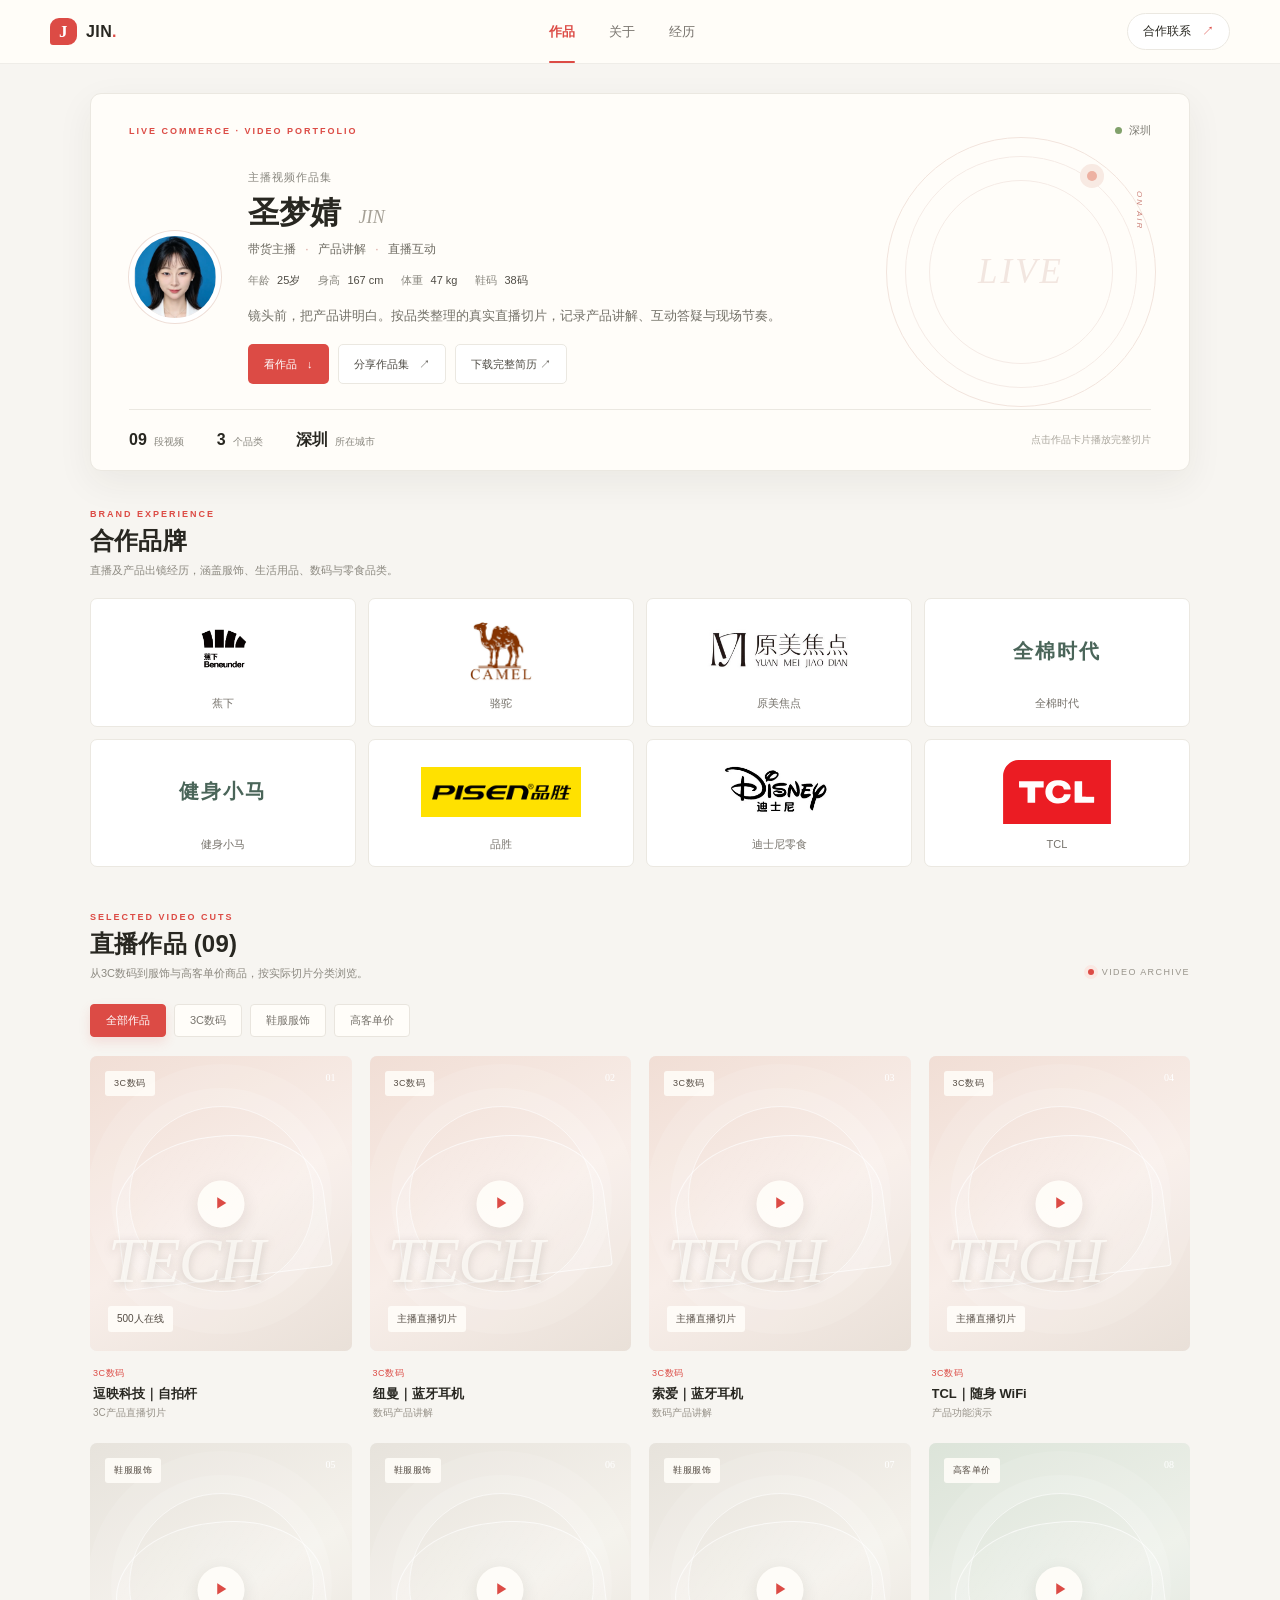
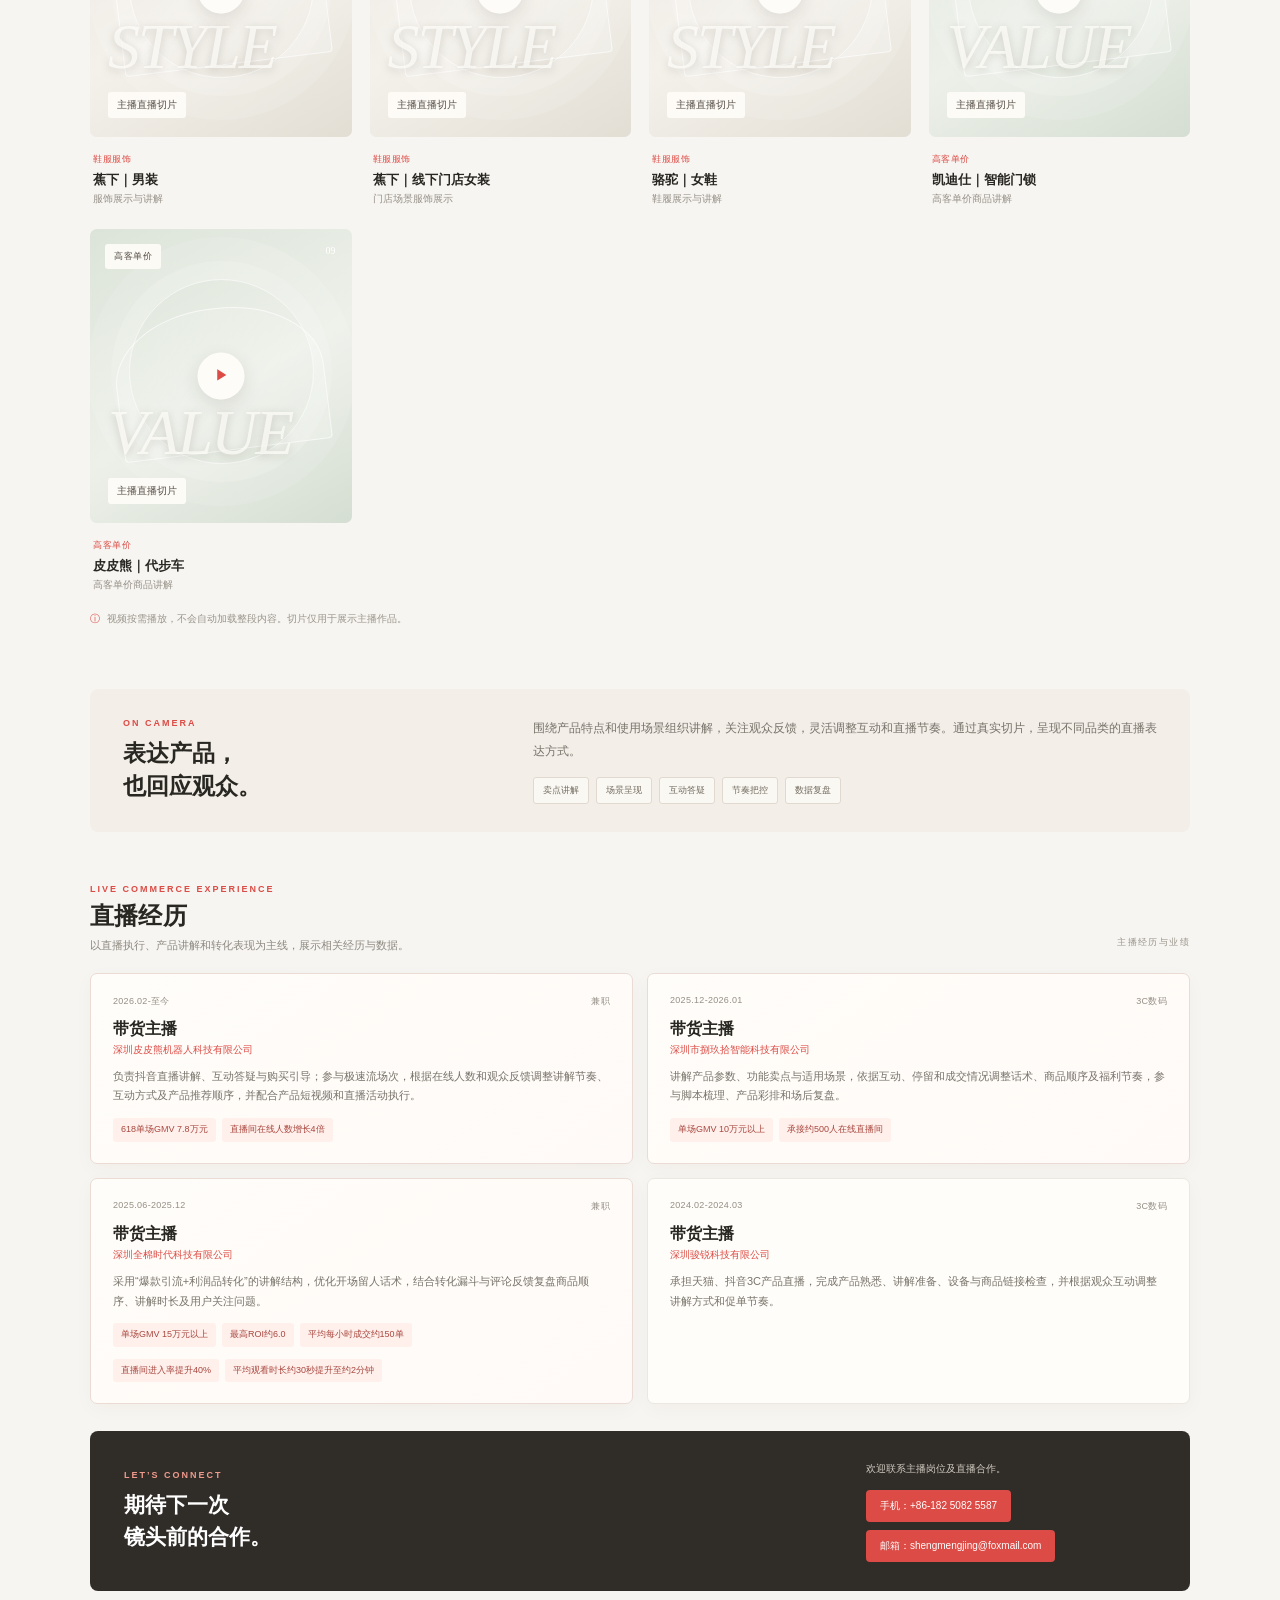
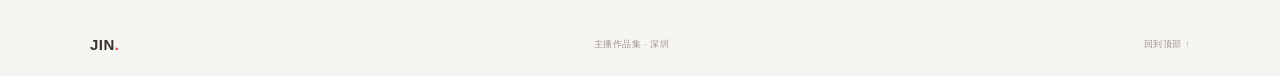
==== commit af3d2ec9: "更新主播作品集：清理旧版入口、增加品牌与资料、修复移动端按钮" ====
--- a/showcase.html
+++ b/showcase.html
@@ -6,7 +6,7 @@
   <meta name="theme-color" content="#fffdf9">
   <meta name="description" content="圣梦婧主播作品集与直播经历，展示3C数码、服饰和高客单价品类直播切片、主播经验与代表性业绩。">
   <title>圣梦婧｜带货主播作品集与直播经历</title>
-  <link rel="stylesheet" href="./showcase.css?v=resume-2026-11-13-contact-final">
+  <link rel="stylesheet" href="./showcase.css?v=brands-mobile-2026-11-14">
 </head>
 <body>
   <header class="topbar" id="topbar">
@@ -26,6 +26,7 @@
             <p class="profile-kicker">主播视频作品集</p>
             <h1>圣梦婧 <span>JIN</span></h1>
             <p class="profile-role">带货主播 <b>·</b> 产品讲解 <b>·</b> 直播互动</p>
+            <ul class="profile-details" aria-label="个人资料"><li>年龄 <strong>25岁</strong></li><li>身高 <strong>167 cm</strong></li><li>体重 <strong>47 kg</strong></li><li>鞋码 <strong>38码</strong></li></ul>
             <p class="profile-intro">镜头前，把产品讲明白。按品类整理的真实直播切片，记录产品讲解、互动答疑与现场节奏。</p>
             <div class="profile-actions" id="profile-actions"><a class="btn btn-red" href="#works">看作品 <span>↓</span></a><button class="btn btn-light" id="share-button" type="button">分享作品集 <span>↗</span></button></div>
           </div>
@@ -38,6 +39,20 @@
         </div>
         <div class="profile-decoration" aria-hidden="true"><span>LIVE</span><span>ON AIR</span><div class="deco-orbit"></div></div>
       </div>
+    </section>
+
+    <section class="brands-section wrap" id="brands" aria-labelledby="brands-title">
+      <div class="section-heading"><div><p class="eyebrow">BRAND EXPERIENCE</p><h2 id="brands-title">合作品牌</h2><p class="section-sub">直播及产品出镜经历，涵盖服饰、生活用品、数码与零食品类。</p></div></div>
+      <ul class="brand-grid">
+        <li class="brand-card"><div class="brand-image"><img src="./brand-beneunder.webp" alt="蕉下 Beneunder 标志" width="160" height="64" loading="lazy"></div><span>蕉下</span></li>
+        <li class="brand-card"><div class="brand-image"><img src="./brand-camel.png" alt="骆驼 CAMEL 标志" width="160" height="64" loading="lazy"></div><span>骆驼</span></li>
+        <li class="brand-card"><div class="brand-image"><img src="./brand-yuanmei-crop.jpeg" alt="原美焦点标志" width="160" height="64" loading="lazy"></div><span>原美焦点</span></li>
+        <li class="brand-card"><div class="brand-image brand-name" aria-label="全棉时代品牌名称">全棉时代</div><span>全棉时代</span></li>
+        <li class="brand-card"><div class="brand-image brand-name" aria-label="健身小马品牌名称">健身小马</div><span>健身小马</span></li>
+        <li class="brand-card"><div class="brand-image"><img src="./brand-pisen.png" alt="品胜 PISEN 标志" width="160" height="64" loading="lazy"></div><span>品胜</span></li>
+        <li class="brand-card"><div class="brand-image"><img src="./brand-disney-crop.png" alt="迪士尼 Disney 标志" width="160" height="64" loading="lazy"></div><span>迪士尼零食</span></li>
+        <li class="brand-card"><div class="brand-image"><img src="./brand-tcl.svg" alt="TCL 标志" width="160" height="64" loading="lazy"></div><span>TCL</span></li>
+      </ul>
     </section>
 
     <section class="works-section wrap" id="works">
--- a/showcase.css
+++ b/showcase.css
@@ -28,14 +28,16 @@
 .profile-main{display:flex;align-items:center;gap:27px;padding:32px 0 25px;position:relative;z-index:1}
 .avatar{height:92px;width:92px;flex:0 0 92px;border-radius:50%;overflow:hidden;background:#f5e4dd;border:5px solid white;box-shadow:0 0 0 1px #eeded7}
 .avatar img{display:block;width:100%;height:100%;object-fit:cover;object-position:center 28%}
-.profile-copy{max-width:620px}
+.profile-copy{max-width:620px;min-width:0}
 .profile-kicker{margin:0 0 7px;font-size:11px;color:var(--muted);letter-spacing:1px}
 .profile-copy h1{font-size:31px;letter-spacing:.2px;margin:0 0 7px;font-weight:700}
 .profile-copy h1 span{font-family:Georgia,serif;font-size:18px;color:#a5a096;font-weight:400;font-style:italic;margin-left:8px}
 .profile-role{margin:0;font-size:12px;color:#6f6c63}.profile-role b{color:#d9a09a;margin:0 6px;font-weight:400}
 .profile-intro{max-width:580px;color:#737168;font-size:13px;line-height:1.9;margin:13px 0 16px}
-.profile-actions{display:flex;gap:9px}
-.btn{height:35px;border:1px solid transparent;border-radius:5px;padding:0 15px;display:inline-flex;align-items:center;gap:18px;font-size:11px}
+.profile-details{display:flex;flex-wrap:wrap;gap:8px 18px;list-style:none;padding:0;margin:13px 0;color:#89877f;font-size:11px;line-height:1.8}
+.profile-details li{white-space:nowrap}.profile-details strong{color:#4f4c45;font-weight:500;margin-left:4px}
+.profile-actions{display:flex;flex-wrap:wrap;gap:9px}
+.btn{min-height:40px;height:auto;border:1px solid transparent;border-radius:5px;padding:10px 15px;display:inline-flex;align-items:center;justify-content:center;gap:10px;font-size:11px;line-height:1.4;white-space:nowrap;flex:0 0 auto}
 .btn-red{background:var(--red);color:white}.btn-red:hover{background:var(--red-dark)}
 .btn-light{background:white;border-color:var(--line);color:#4f4c45}.btn-light:hover{border-color:#d5aaa5}
 .profile-stats{height:61px;position:relative;z-index:1;border-top:1px solid var(--line);display:flex;align-items:center;gap:33px}
@@ -47,7 +49,14 @@
 .profile-decoration:before{inset:18px}.profile-decoration:after{inset:42px}
 .profile-decoration span:last-of-type{position:absolute;right:11px;top:53px;font-family:Inter,sans-serif;font-size:8px;letter-spacing:2px;writing-mode:vertical-rl;color:#cb8179}
 .deco-orbit{position:absolute;top:33px;right:58px;width:10px;height:10px;border-radius:50%;background:#edb1a2;box-shadow:0 0 0 7px #f8eae3}
-.works-section{padding-top:53px}
+.brands-section{padding-top:38px}
+.brand-grid{display:grid;grid-template-columns:repeat(4,minmax(0,1fr));gap:12px;list-style:none;padding:0;margin:20px 0 0}
+.brand-card{min-width:0;display:flex;flex-direction:column;align-items:center;justify-content:center;gap:12px;border:1px solid var(--line);border-radius:7px;padding:20px 12px 14px;background:#fff}
+.brand-image{width:100%;height:64px;display:flex;align-items:center;justify-content:center;overflow:hidden}
+.brand-image img{display:block;width:100%;max-width:160px;height:64px;object-fit:contain}
+.brand-card>span{font-size:11px;line-height:1.5;color:#77736c}
+.brand-name{color:#4a6559;font-size:20px;letter-spacing:2px;font-weight:650;white-space:nowrap}
+.works-section{padding-top:45px}
 .section-heading{display:flex;justify-content:space-between;align-items:end;gap:20px}
 .section-heading h2{font-size:24px;letter-spacing:.2px;margin:6px 0}
 .section-sub{font-size:11px;color:#8c8980;margin:0}
@@ -127,10 +136,16 @@
   .about-strip{grid-template-columns:1fr;gap:14px;padding:22px;margin-top:48px}
   .experience-section{padding-top:43px}.experience-grid{grid-template-columns:1fr;gap:10px}
   .experience-card{padding:18px}
+  .brand-grid{grid-template-columns:repeat(2,minmax(0,1fr));gap:10px}
+  .brand-card{padding:16px 12px 12px}
+  .brand-image,.brand-image img{height:56px}
+  .profile-actions .btn{min-height:44px;padding:10px 12px}
 }
 @media(max-width:430px){
   nav{gap:20px;font-size:11px}.top-cta{font-size:10px;padding:8px 11px}
-  .profile-main{align-items:flex-start}.profile-topline .eyebrow{font-size:8px;letter-spacing:1.3px}
+  .profile-main{align-items:flex-start;flex-direction:column;gap:16px}.profile-copy{width:100%}.profile-topline .eyebrow{font-size:8px;letter-spacing:1.3px}
+  .profile-actions{gap:8px}.profile-actions .btn{gap:6px;font-size:11px}
+  .profile-details{gap:6px 14px}
   .profile-stats{gap:11px}.profile-stats strong{font-size:14px}.profile-stats span{font-size:9px}
   .stats-note{max-width:78px;font-size:8px}.section-heading{align-items:start}.view-label{font-size:0}
   .video-grid{gap:16px 10px}.card-info h3{font-size:12px}.contact-card{padding:22px;align-items:flex-start;flex-direction:column;gap:16px}.contact-side{max-width:none}
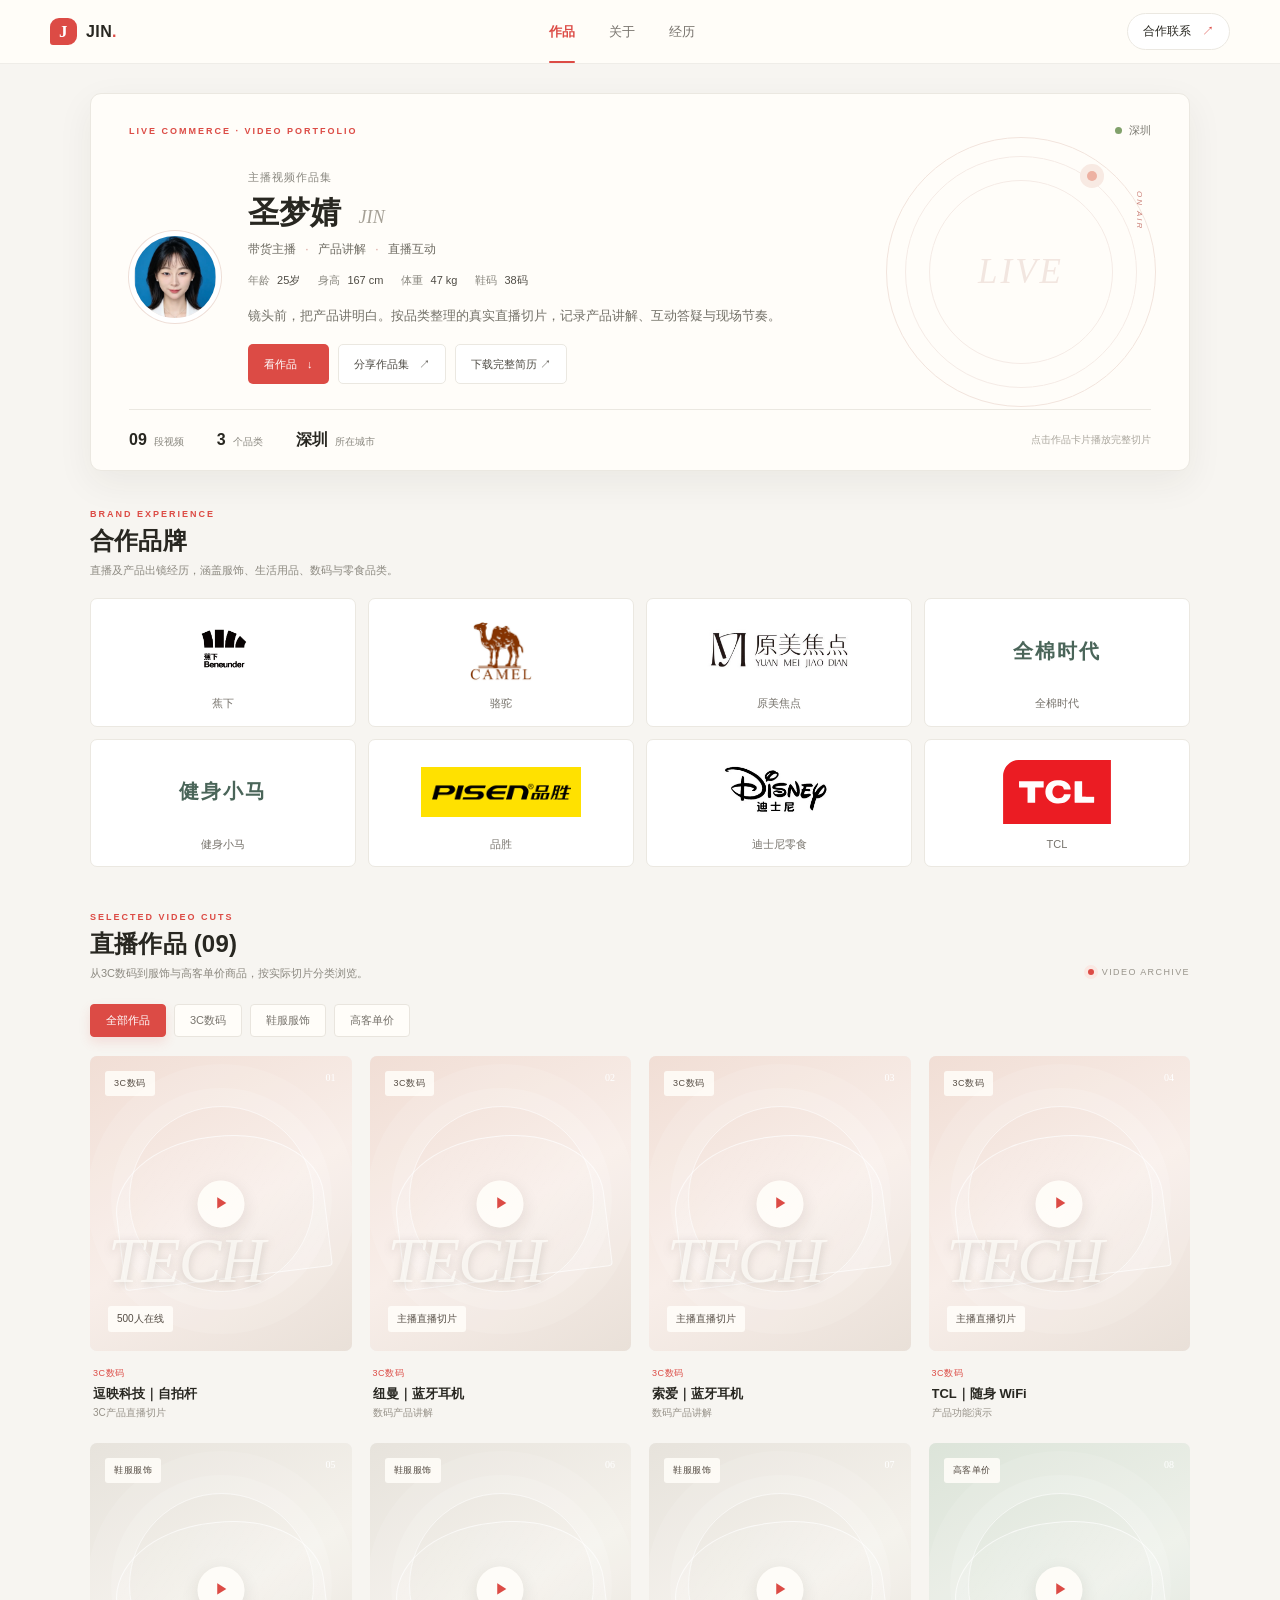
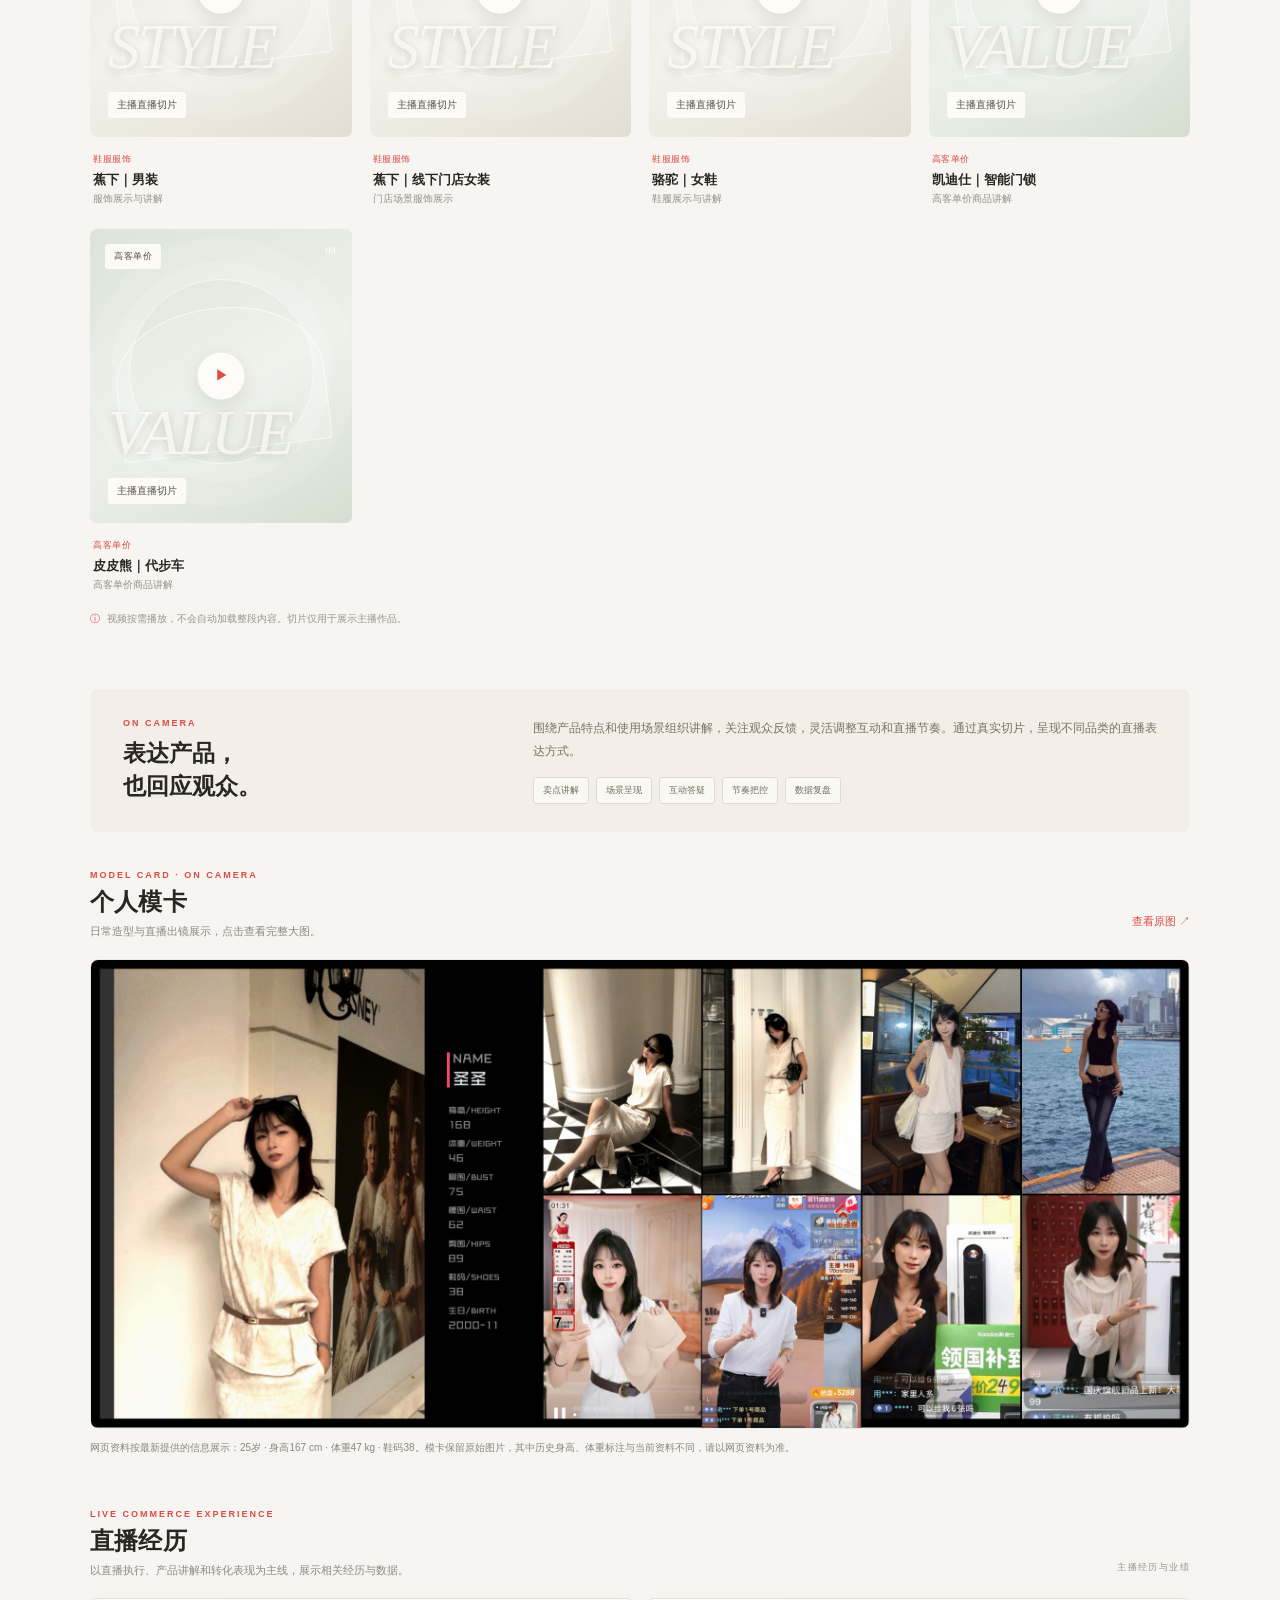
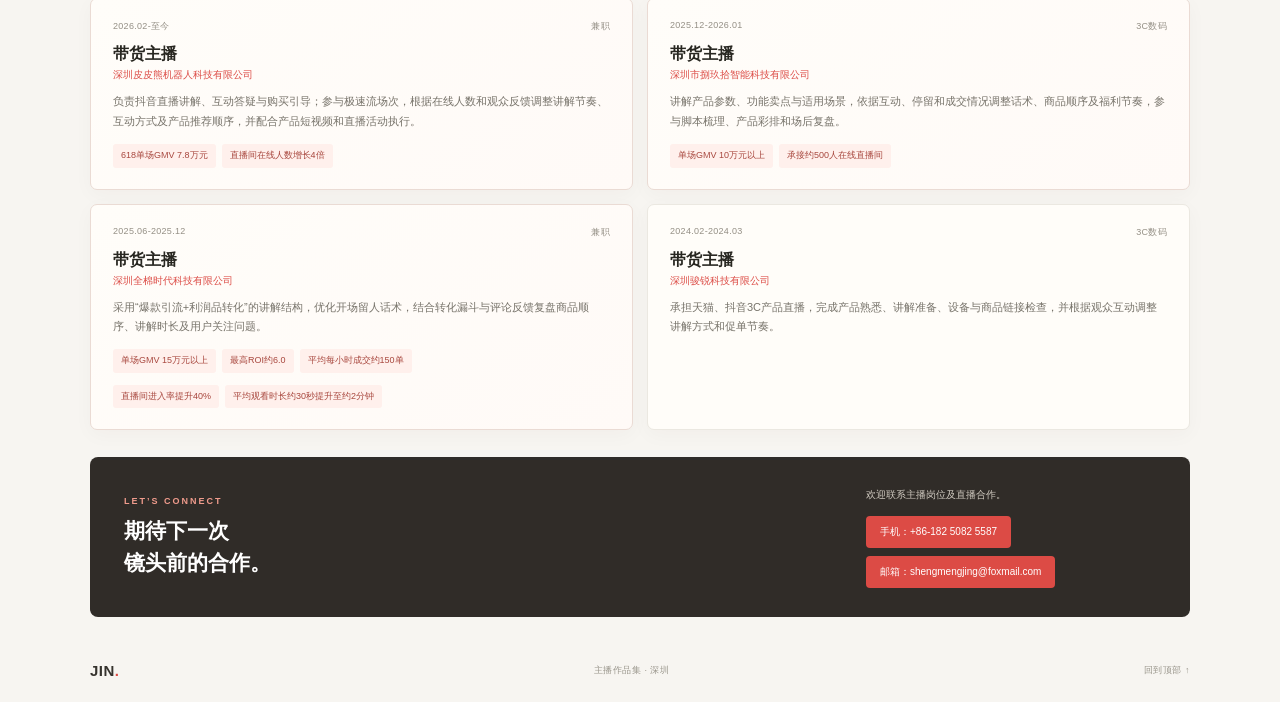
==== commit 072876e5: "Add files via upload" ====
--- a/showcase.html
+++ b/showcase.html
@@ -6,7 +6,7 @@
   <meta name="theme-color" content="#fffdf9">
   <meta name="description" content="圣梦婧主播作品集与直播经历，展示3C数码、服饰和高客单价品类直播切片、主播经验与代表性业绩。">
   <title>圣梦婧｜带货主播作品集与直播经历</title>
-  <link rel="stylesheet" href="./showcase.css?v=brands-mobile-2026-11-14">
+  <link rel="stylesheet" href="./showcase.css?v=model-card-2026-11-14">
 </head>
 <body>
   <header class="topbar" id="topbar">
@@ -70,6 +70,14 @@
       <div class="about-detail"><p>围绕产品特点和使用场景组织讲解，关注观众反馈，灵活调整互动和直播节奏。通过真实切片，呈现不同品类的直播表达方式。</p><div class="skill-list"><span>卖点讲解</span><span>场景呈现</span><span>互动答疑</span><span>节奏把控</span><span>数据复盘</span></div></div>
     </section>
 
+    <section class="model-section wrap" id="model-card" aria-labelledby="model-card-title">
+      <div class="section-heading"><div><p class="eyebrow">MODEL CARD · ON CAMERA</p><h2 id="model-card-title">个人模卡</h2><p class="section-sub">日常造型与直播出镜展示，点击查看完整大图。</p></div><a class="model-original" href="./model-card.jpg" target="_blank" rel="noopener noreferrer">查看原图 ↗</a></div>
+      <figure class="model-figure">
+        <a class="model-preview" href="./model-card.jpg" target="_blank" rel="noopener noreferrer" aria-label="在新标签页查看圣梦婧完整模卡"><img src="./model-card.jpg" alt="圣梦婧模卡，展示日常造型、全身形象与不同品类直播出镜画面" loading="lazy" decoding="async"></a>
+        <figcaption>网页资料按最新提供的信息展示：25岁 · 身高167 cm · 体重47 kg · 鞋码38。模卡保留原始图片，其中历史身高、体重标注与当前资料不同，请以网页资料为准。</figcaption>
+      </figure>
+    </section>
+
     <section class="experience-section wrap" id="experience">
       <div class="section-heading">
         <div><p class="eyebrow">LIVE COMMERCE EXPERIENCE</p><h2>直播经历</h2><p class="section-sub">以直播执行、产品讲解和转化表现为主线，展示相关经历与数据。</p></div>
--- a/showcase.css
+++ b/showcase.css
@@ -93,6 +93,13 @@
 .about-detail p{font-size:12px;line-height:1.9;color:#77736a;margin:0 0 14px}
 .skill-list{display:flex;gap:7px;flex-wrap:wrap}
 .skill-list span{font-size:9px;padding:6px 9px;border:1px solid #e1d9cf;border-radius:3px;color:#736c60;background:#faf8f3}
+.model-section{padding-top:38px}
+.model-original{flex-shrink:0;font-size:11px;color:var(--red);white-space:nowrap;padding:10px 0}
+.model-figure{margin:20px 0 0}
+.model-preview{display:block;overflow:hidden;border:1px solid var(--line);border-radius:8px;background:#111;line-height:0}
+.model-preview img{display:block;width:100%;height:auto}
+.model-preview:focus-visible{outline-offset:4px}
+.model-figure figcaption{font-size:10px;line-height:1.8;color:#89877f;margin-top:10px}
 .experience-section{padding-top:52px}
 .experience-grid{display:grid;grid-template-columns:repeat(2,minmax(0,1fr));gap:14px;margin-top:20px}
 .experience-card{min-width:0;padding:21px 22px;border:1px solid var(--line);border-radius:7px;background:var(--paper);box-shadow:0 5px 20px #352b2108}
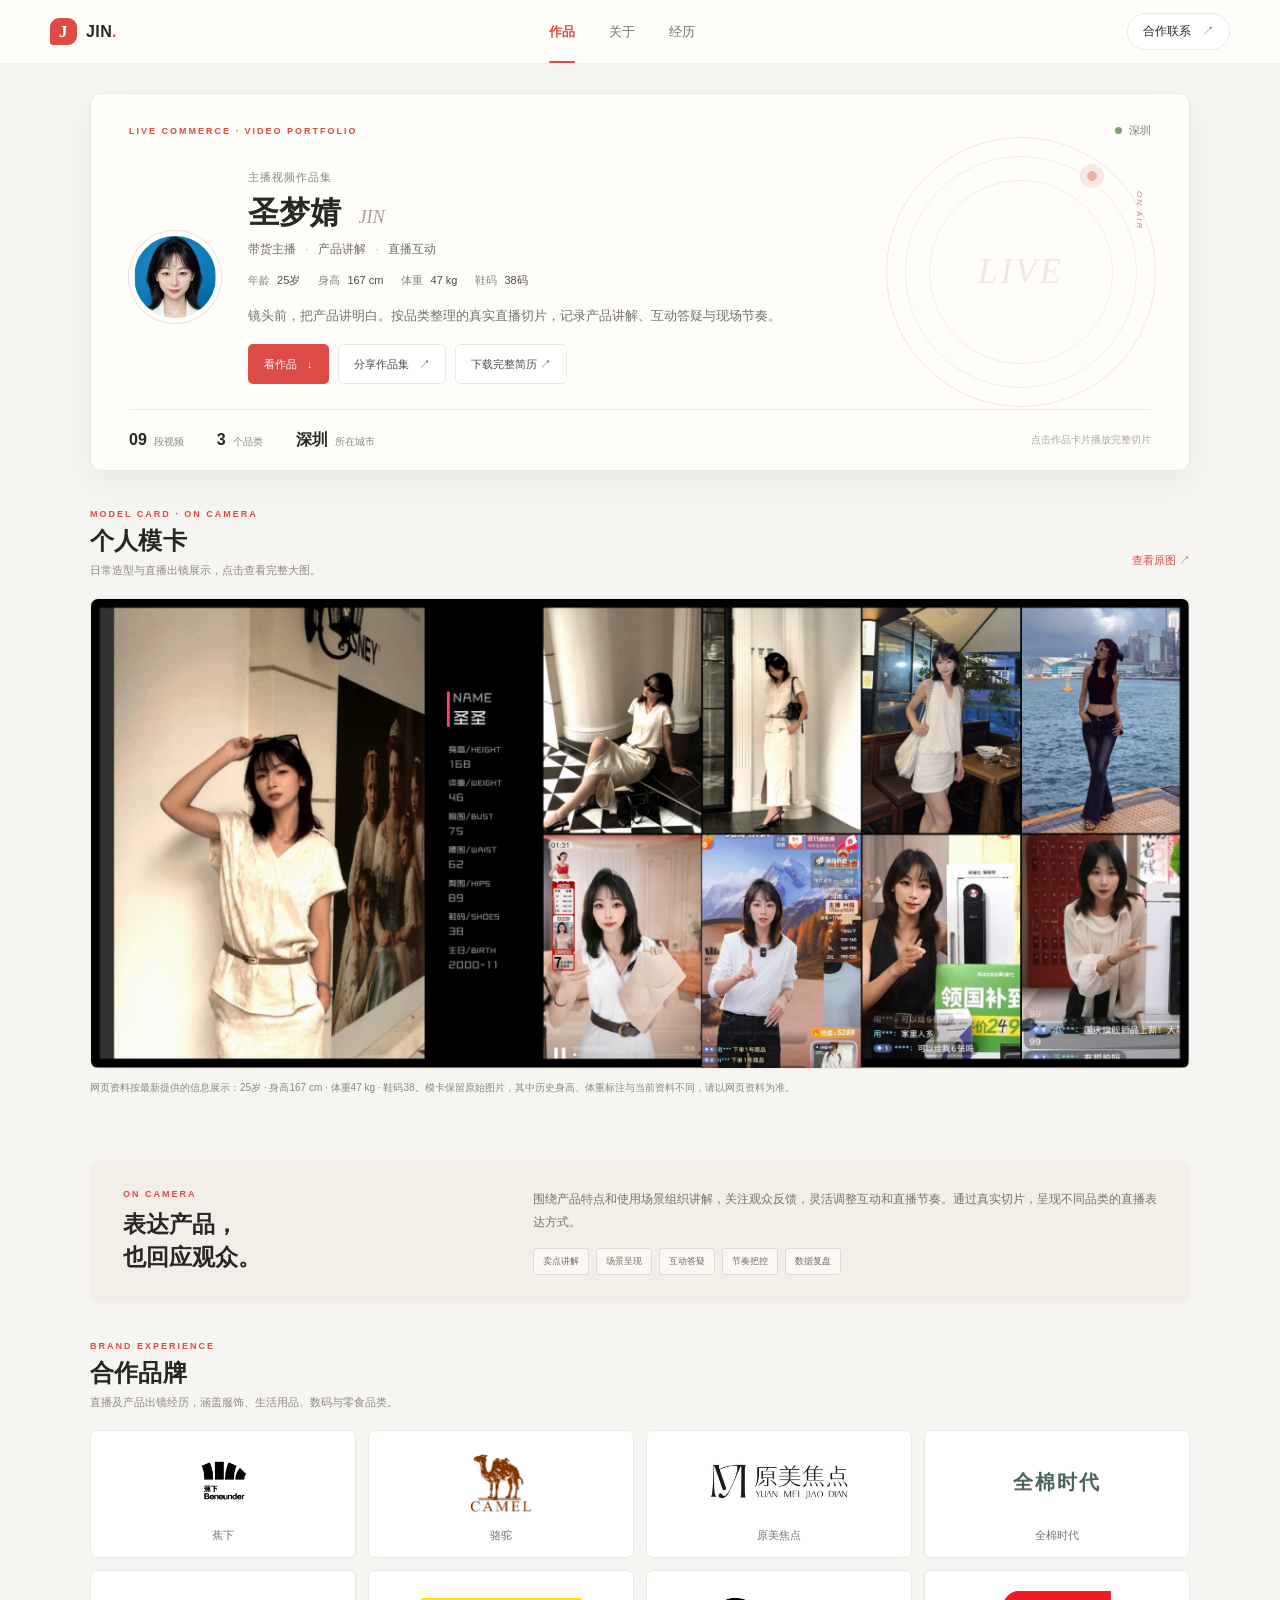
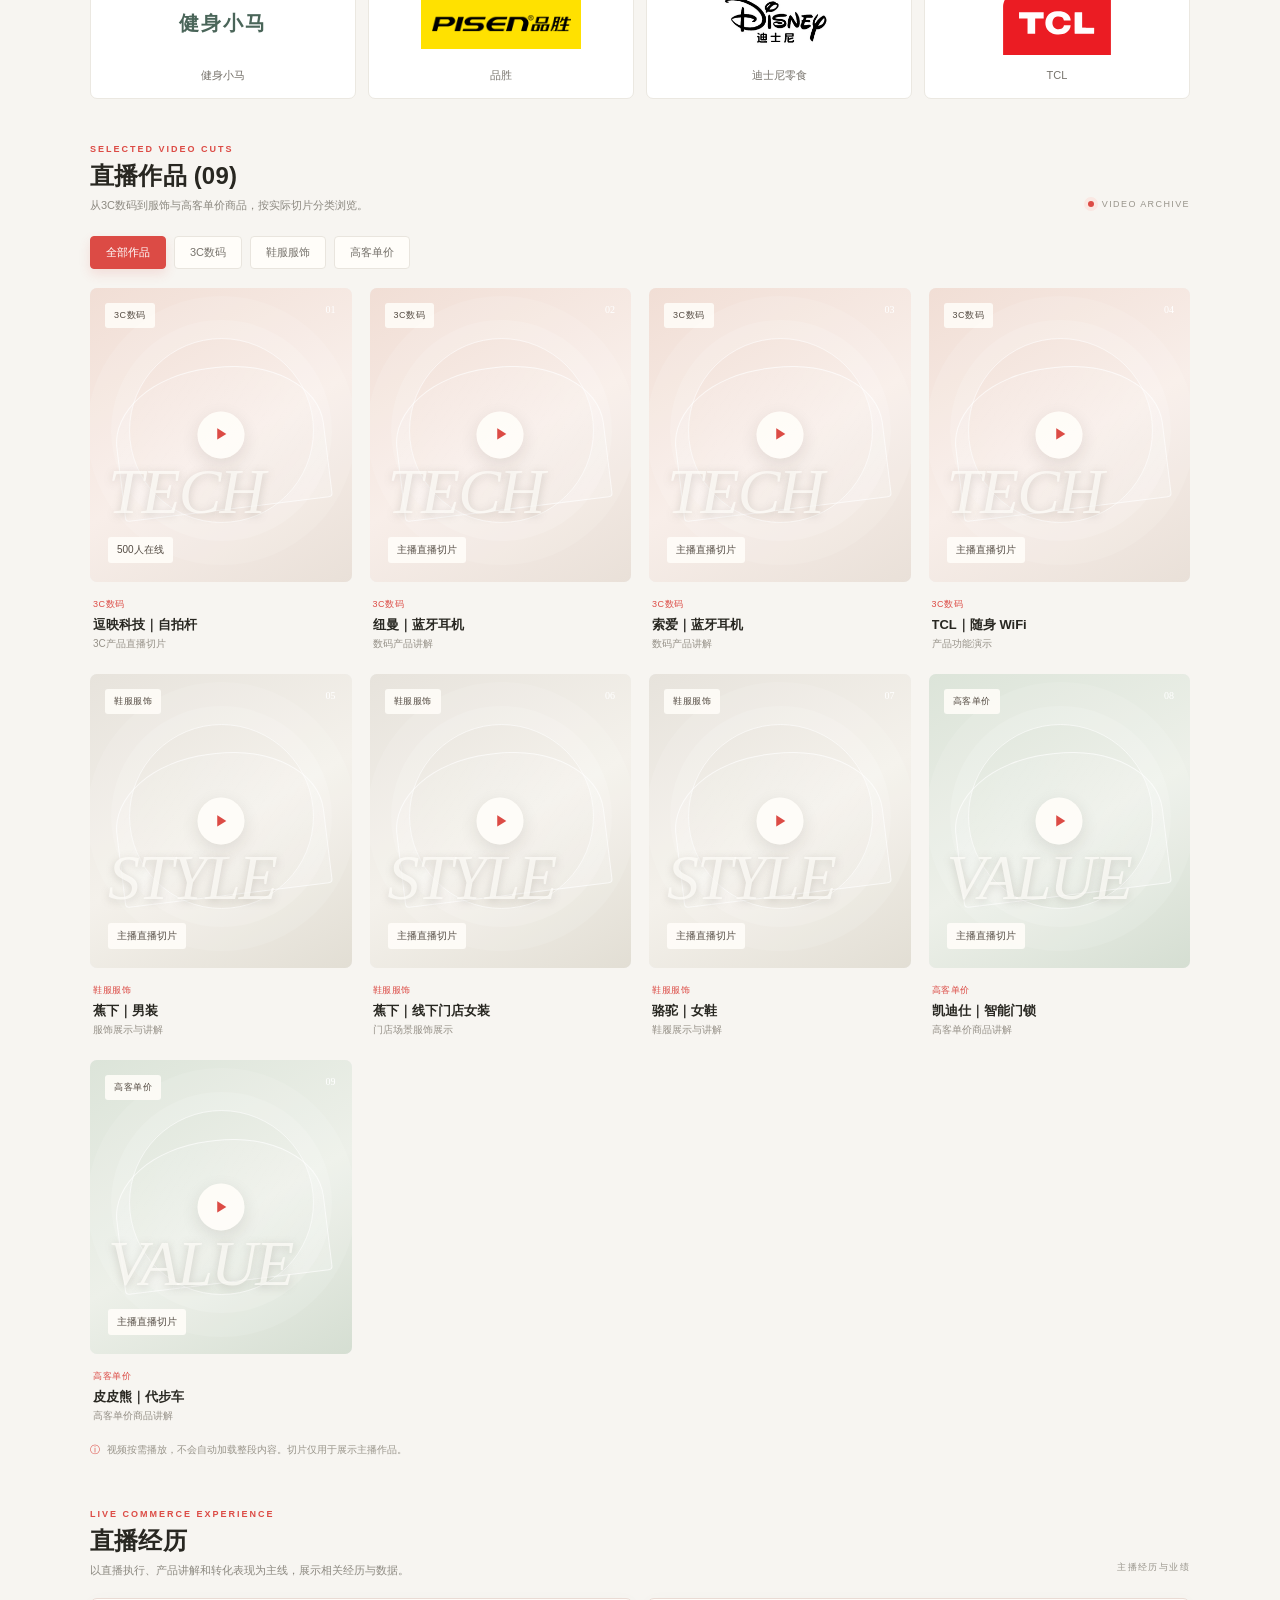
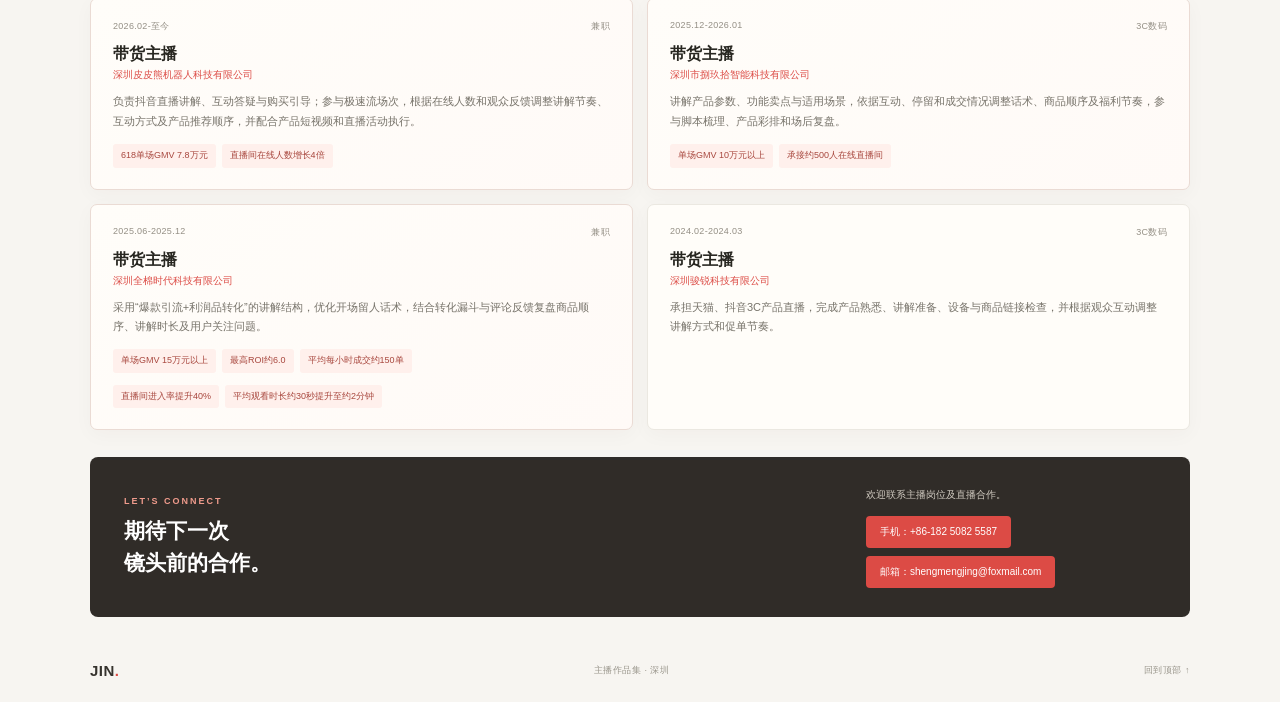
==== commit 7549204c: "调整作品集内容顺序并添加模卡" ====
--- a/showcase.html
+++ b/showcase.html
@@ -41,6 +41,19 @@
       </div>
     </section>
 
+    <section class="model-section wrap" id="model-card" aria-labelledby="model-card-title">
+      <div class="section-heading"><div><p class="eyebrow">MODEL CARD · ON CAMERA</p><h2 id="model-card-title">个人模卡</h2><p class="section-sub">日常造型与直播出镜展示，点击查看完整大图。</p></div><a class="model-original" href="./model-card.jpg" target="_blank" rel="noopener noreferrer">查看原图 ↗</a></div>
+      <figure class="model-figure">
+        <a class="model-preview" href="./model-card.jpg" target="_blank" rel="noopener noreferrer" aria-label="在新标签页查看圣梦婧完整模卡"><img src="./model-card.jpg" alt="圣梦婧模卡，展示日常造型、全身形象与不同品类直播出镜画面" loading="lazy" decoding="async"></a>
+        <figcaption>网页资料按最新提供的信息展示：25岁 · 身高167 cm · 体重47 kg · 鞋码38。模卡保留原始图片，其中历史身高、体重标注与当前资料不同，请以网页资料为准。</figcaption>
+      </figure>
+    </section>
+
+    <section class="about-strip wrap" id="about">
+      <div class="about-title"><p class="eyebrow">ON CAMERA</p><h2>表达产品，<br>也回应观众。</h2></div>
+      <div class="about-detail"><p>围绕产品特点和使用场景组织讲解，关注观众反馈，灵活调整互动和直播节奏。通过真实切片，呈现不同品类的直播表达方式。</p><div class="skill-list"><span>卖点讲解</span><span>场景呈现</span><span>互动答疑</span><span>节奏把控</span><span>数据复盘</span></div></div>
+    </section>
+
     <section class="brands-section wrap" id="brands" aria-labelledby="brands-title">
       <div class="section-heading"><div><p class="eyebrow">BRAND EXPERIENCE</p><h2 id="brands-title">合作品牌</h2><p class="section-sub">直播及产品出镜经历，涵盖服饰、生活用品、数码与零食品类。</p></div></div>
       <ul class="brand-grid">
@@ -63,19 +76,6 @@
       <div class="filter-row" id="filters" role="group" aria-label="按商品品类筛选"></div>
       <div class="video-grid" id="video-grid"></div>
       <p class="privacy-note"><span>ⓘ</span> 视频按需播放，不会自动加载整段内容。切片仅用于展示主播作品。</p>
-    </section>
-
-    <section class="about-strip wrap" id="about">
-      <div class="about-title"><p class="eyebrow">ON CAMERA</p><h2>表达产品，<br>也回应观众。</h2></div>
-      <div class="about-detail"><p>围绕产品特点和使用场景组织讲解，关注观众反馈，灵活调整互动和直播节奏。通过真实切片，呈现不同品类的直播表达方式。</p><div class="skill-list"><span>卖点讲解</span><span>场景呈现</span><span>互动答疑</span><span>节奏把控</span><span>数据复盘</span></div></div>
-    </section>
-
-    <section class="model-section wrap" id="model-card" aria-labelledby="model-card-title">
-      <div class="section-heading"><div><p class="eyebrow">MODEL CARD · ON CAMERA</p><h2 id="model-card-title">个人模卡</h2><p class="section-sub">日常造型与直播出镜展示，点击查看完整大图。</p></div><a class="model-original" href="./model-card.jpg" target="_blank" rel="noopener noreferrer">查看原图 ↗</a></div>
-      <figure class="model-figure">
-        <a class="model-preview" href="./model-card.jpg" target="_blank" rel="noopener noreferrer" aria-label="在新标签页查看圣梦婧完整模卡"><img src="./model-card.jpg" alt="圣梦婧模卡，展示日常造型、全身形象与不同品类直播出镜画面" loading="lazy" decoding="async"></a>
-        <figcaption>网页资料按最新提供的信息展示：25岁 · 身高167 cm · 体重47 kg · 鞋码38。模卡保留原始图片，其中历史身高、体重标注与当前资料不同，请以网页资料为准。</figcaption>
-      </figure>
     </section>
 
     <section class="experience-section wrap" id="experience">
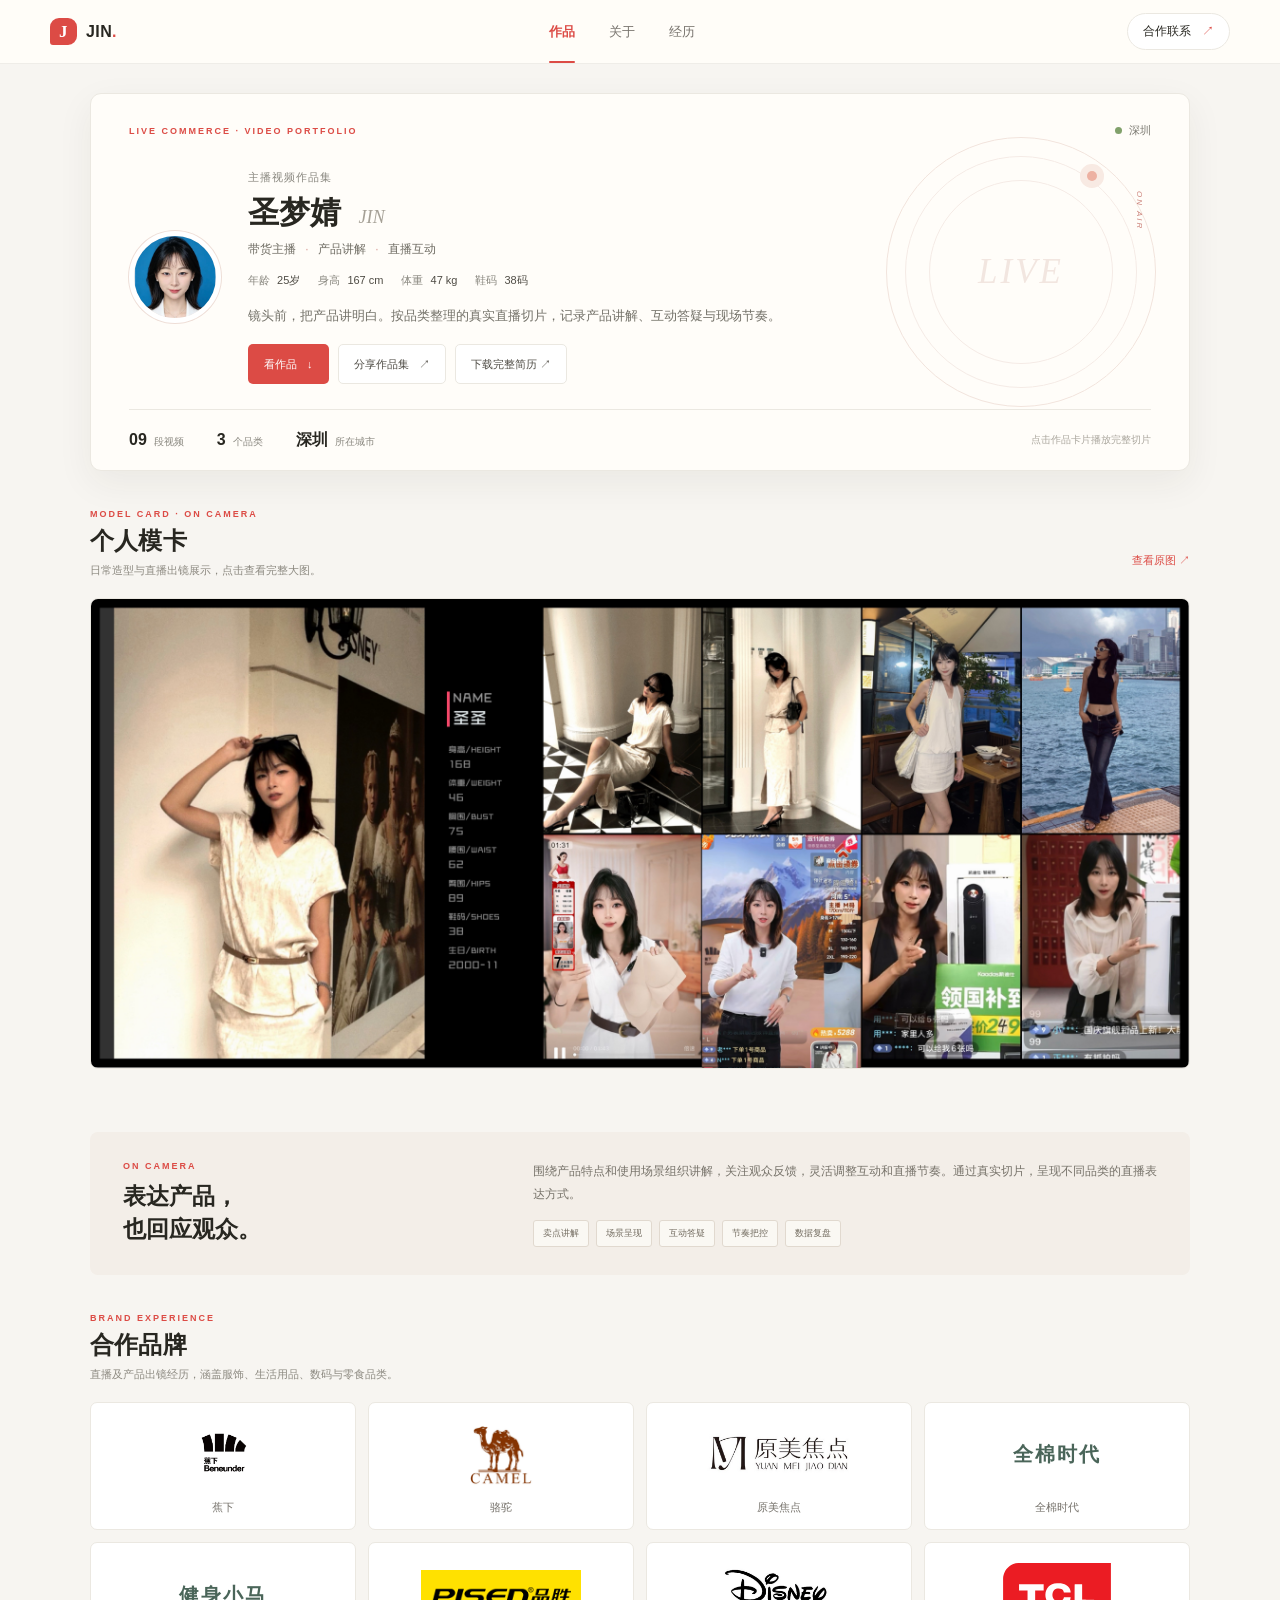
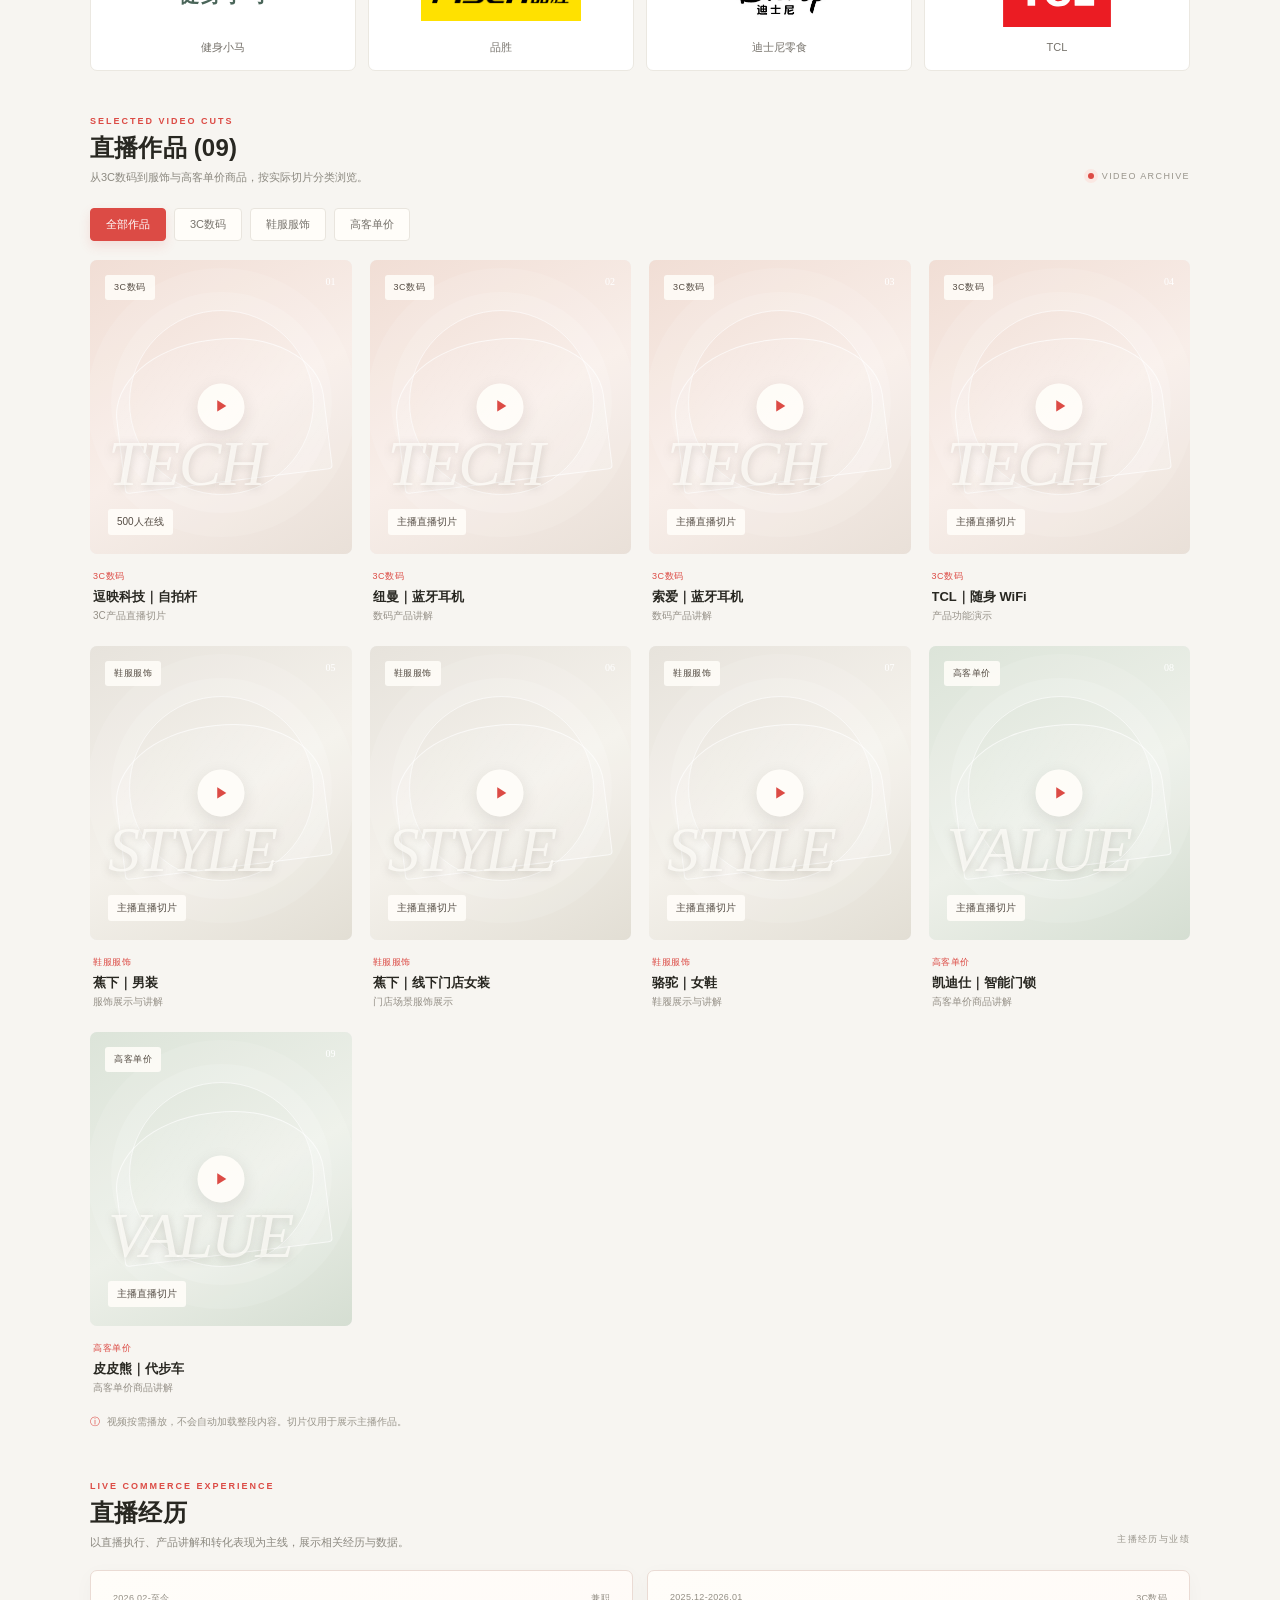
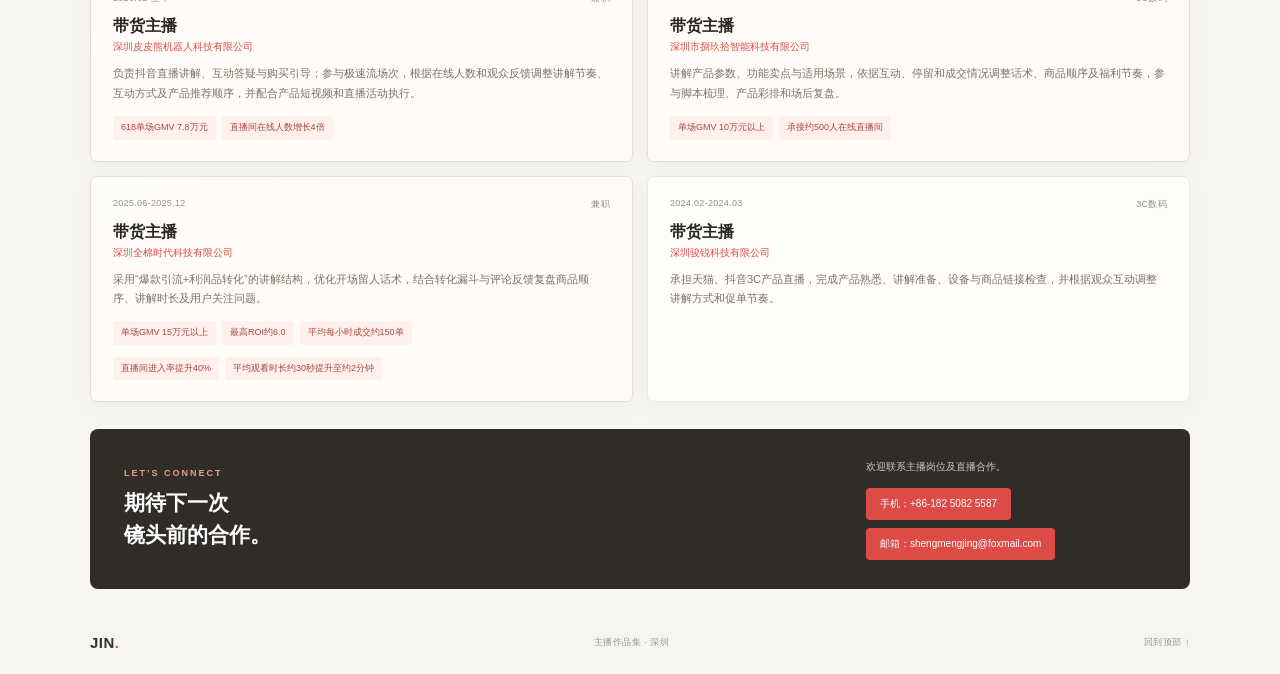
==== commit 300fb8a8: "删除模卡下方的资料差异说明" ====
--- a/showcase.html
+++ b/showcase.html
@@ -45,7 +45,6 @@
       <div class="section-heading"><div><p class="eyebrow">MODEL CARD · ON CAMERA</p><h2 id="model-card-title">个人模卡</h2><p class="section-sub">日常造型与直播出镜展示，点击查看完整大图。</p></div><a class="model-original" href="./model-card.jpg" target="_blank" rel="noopener noreferrer">查看原图 ↗</a></div>
       <figure class="model-figure">
         <a class="model-preview" href="./model-card.jpg" target="_blank" rel="noopener noreferrer" aria-label="在新标签页查看圣梦婧完整模卡"><img src="./model-card.jpg" alt="圣梦婧模卡，展示日常造型、全身形象与不同品类直播出镜画面" loading="lazy" decoding="async"></a>
-        <figcaption>网页资料按最新提供的信息展示：25岁 · 身高167 cm · 体重47 kg · 鞋码38。模卡保留原始图片，其中历史身高、体重标注与当前资料不同，请以网页资料为准。</figcaption>
       </figure>
     </section>
 
